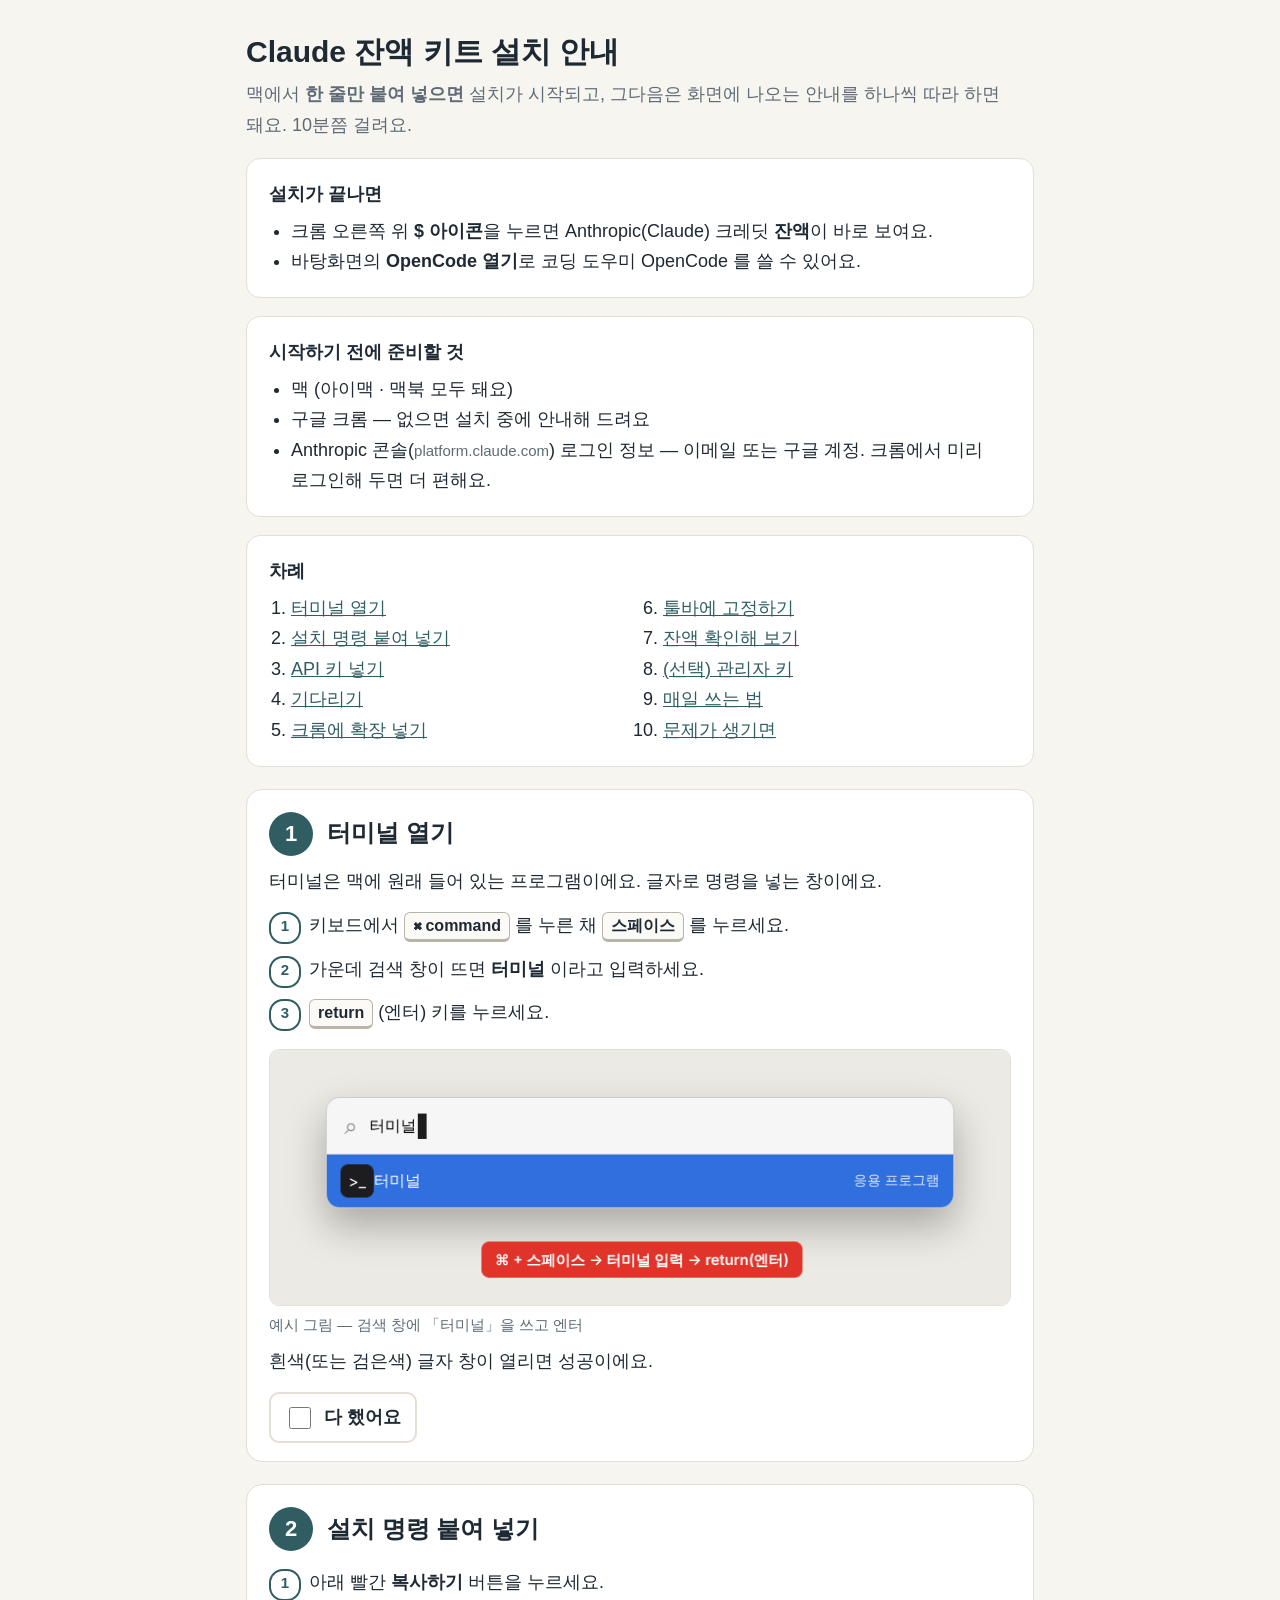
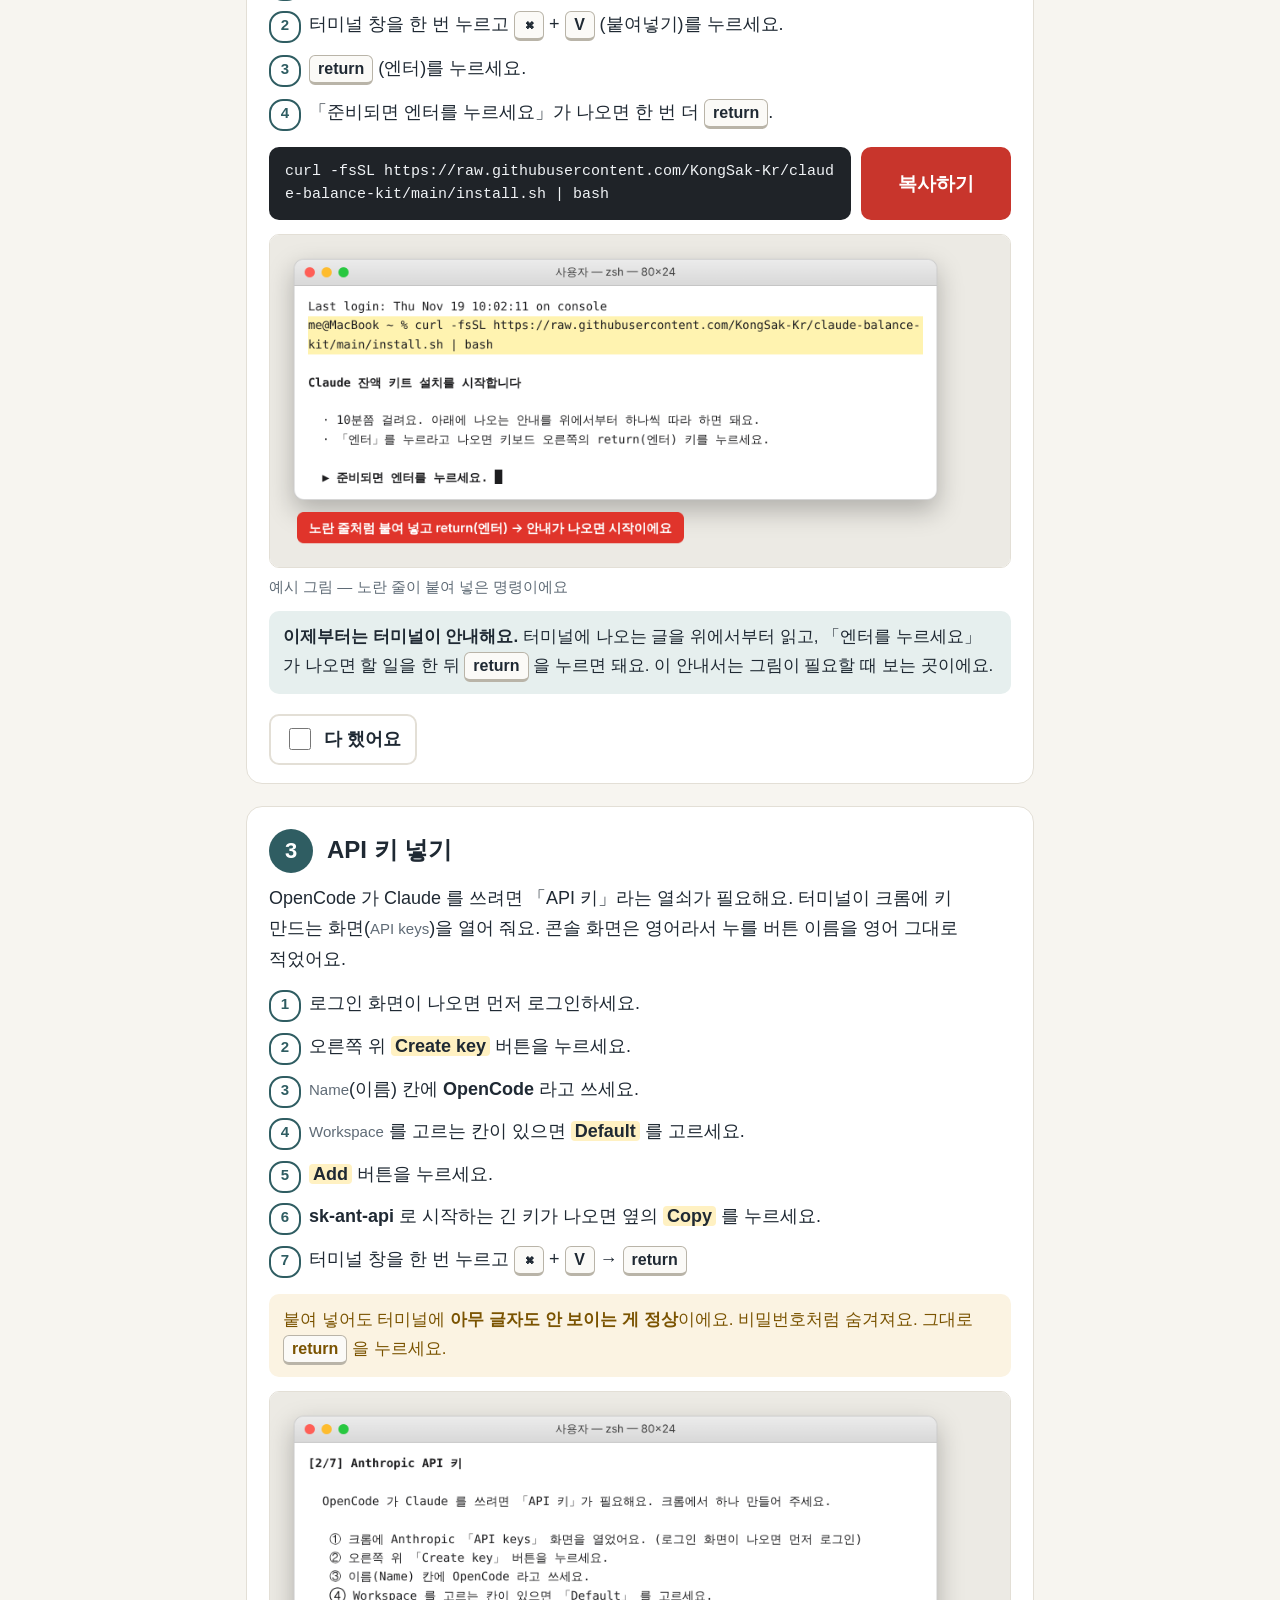
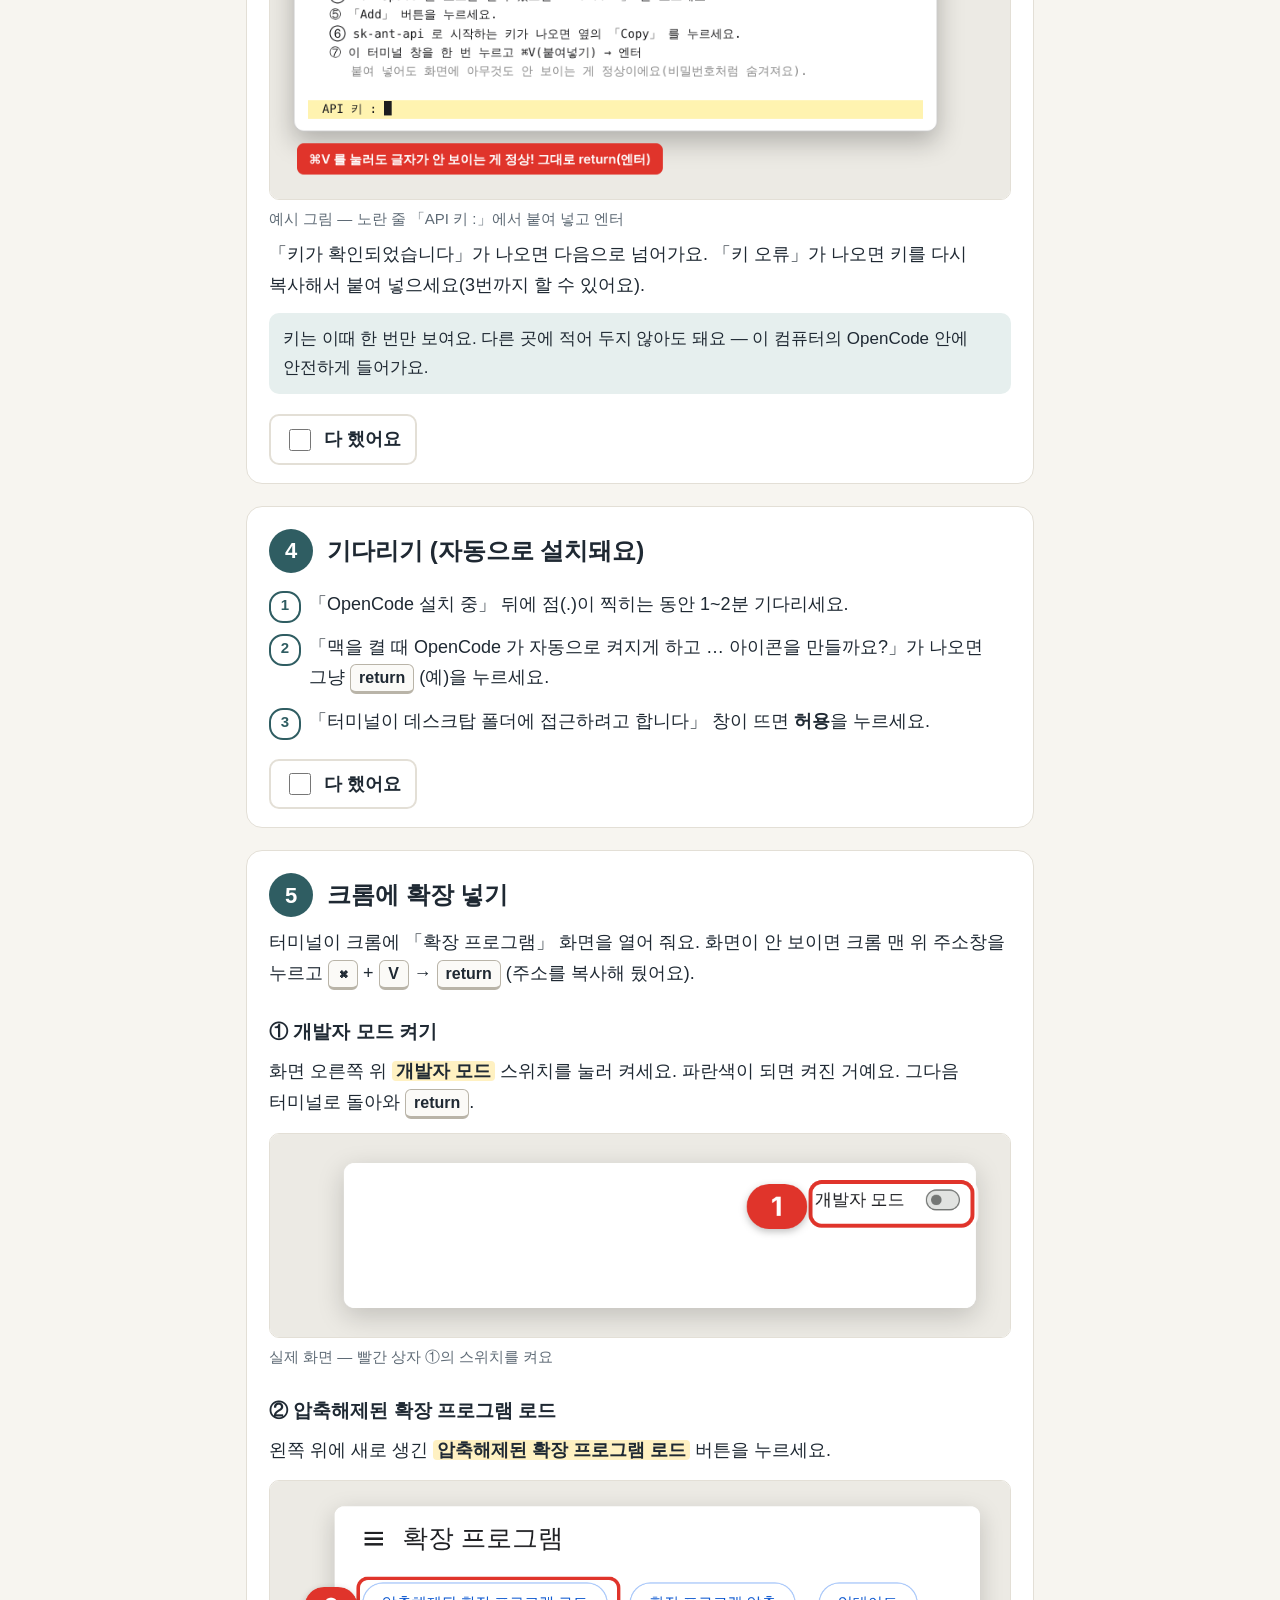
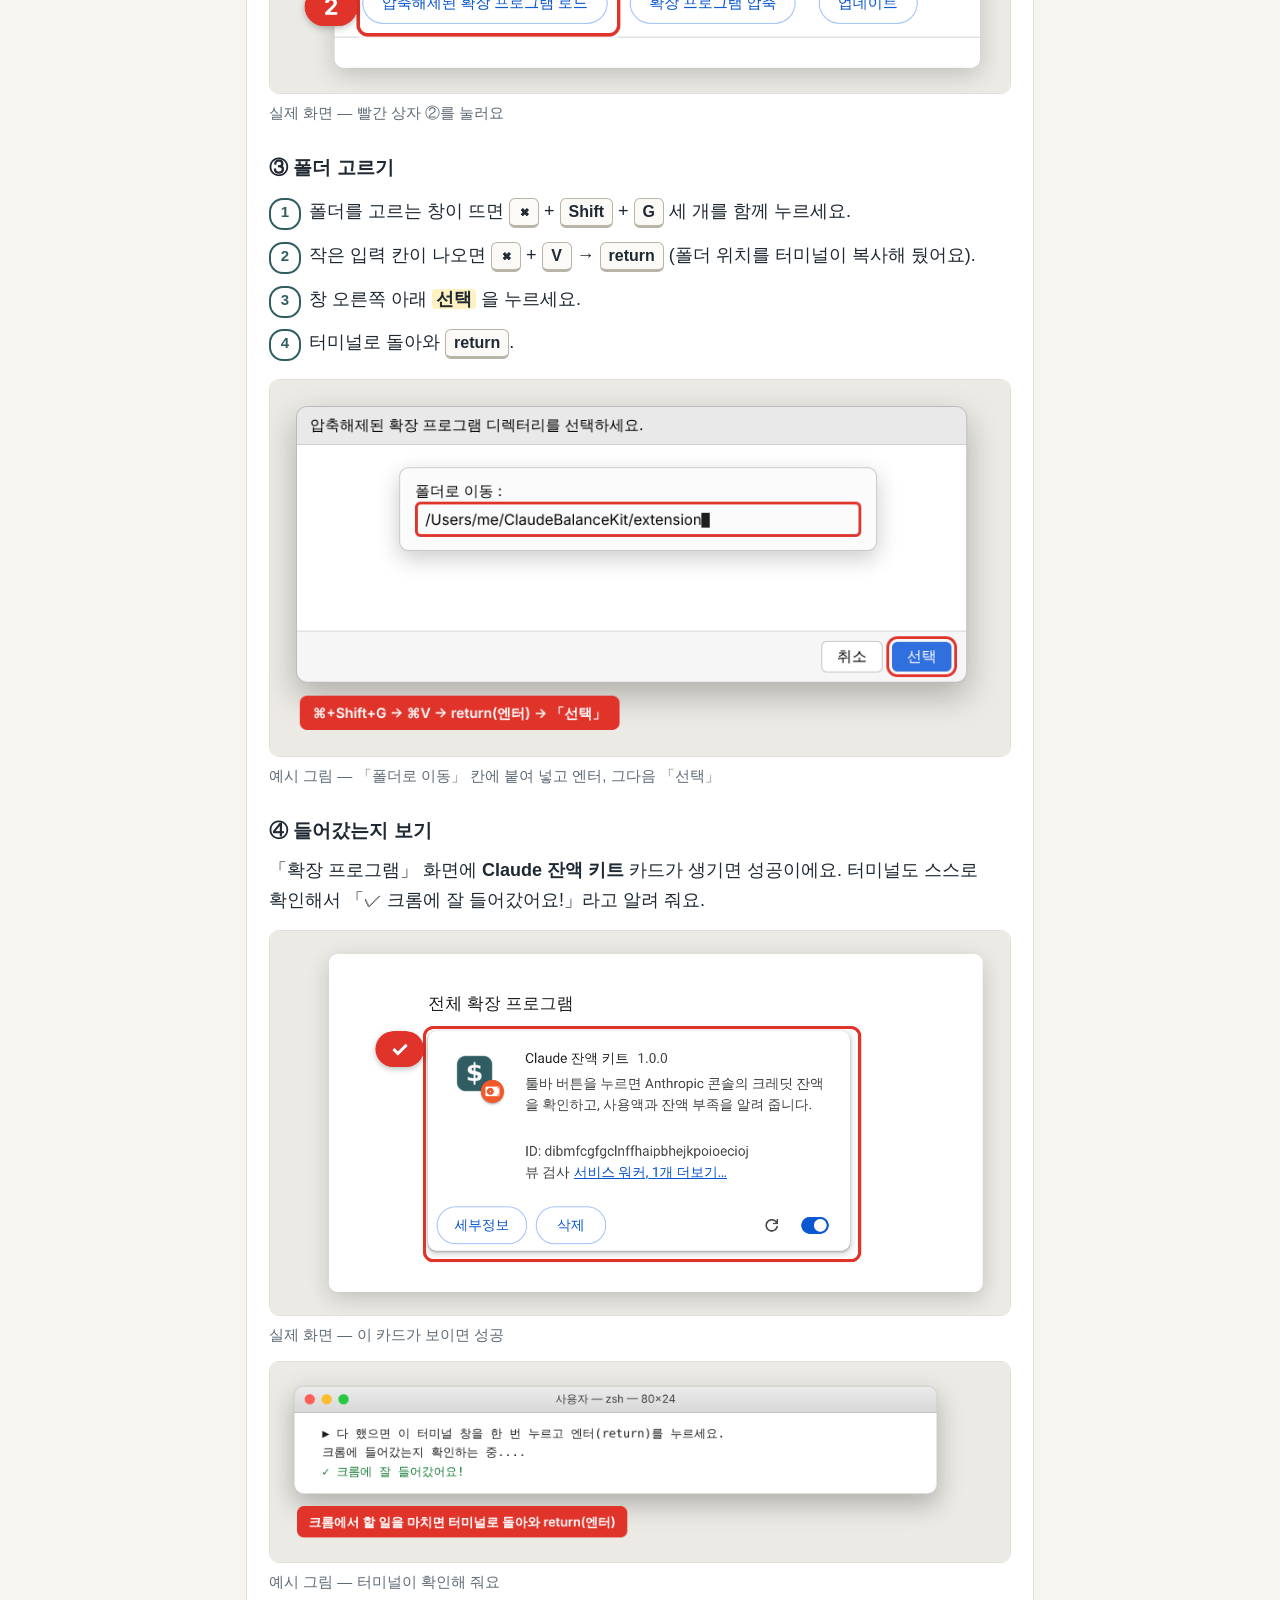
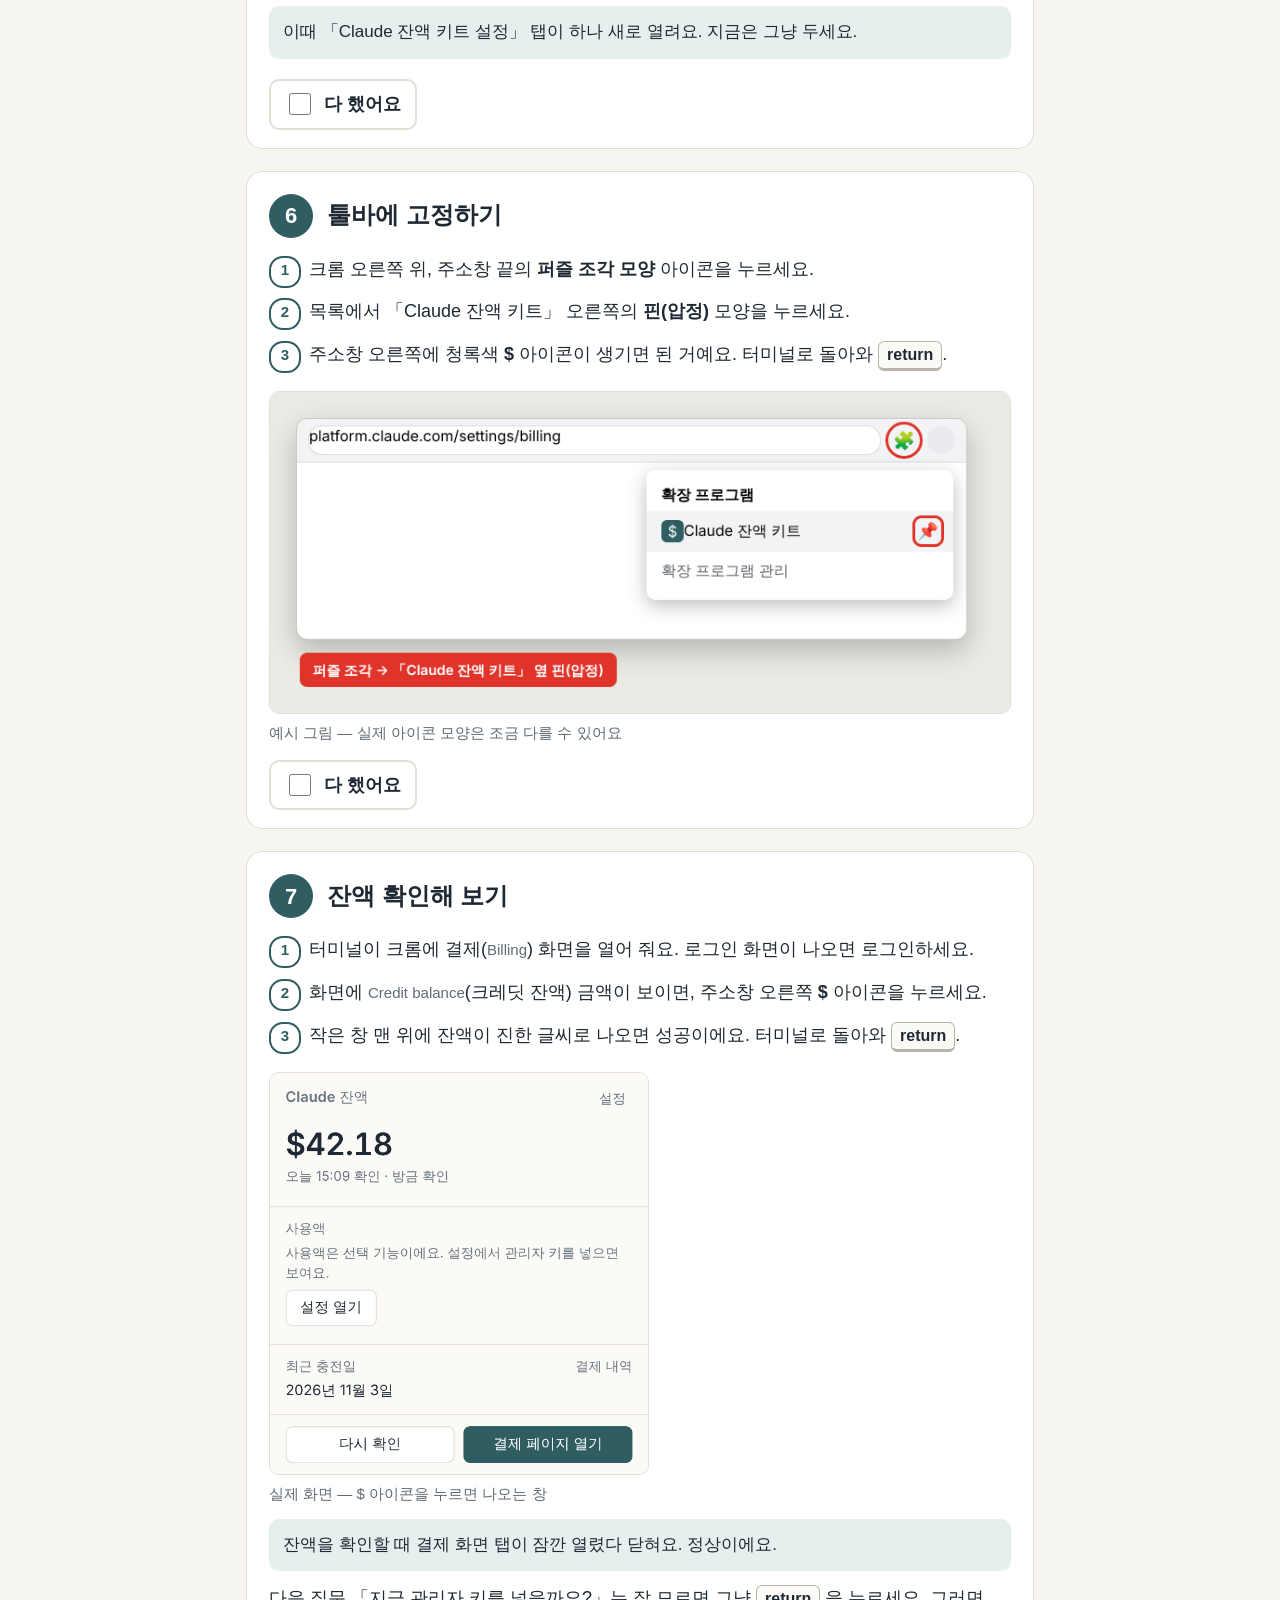
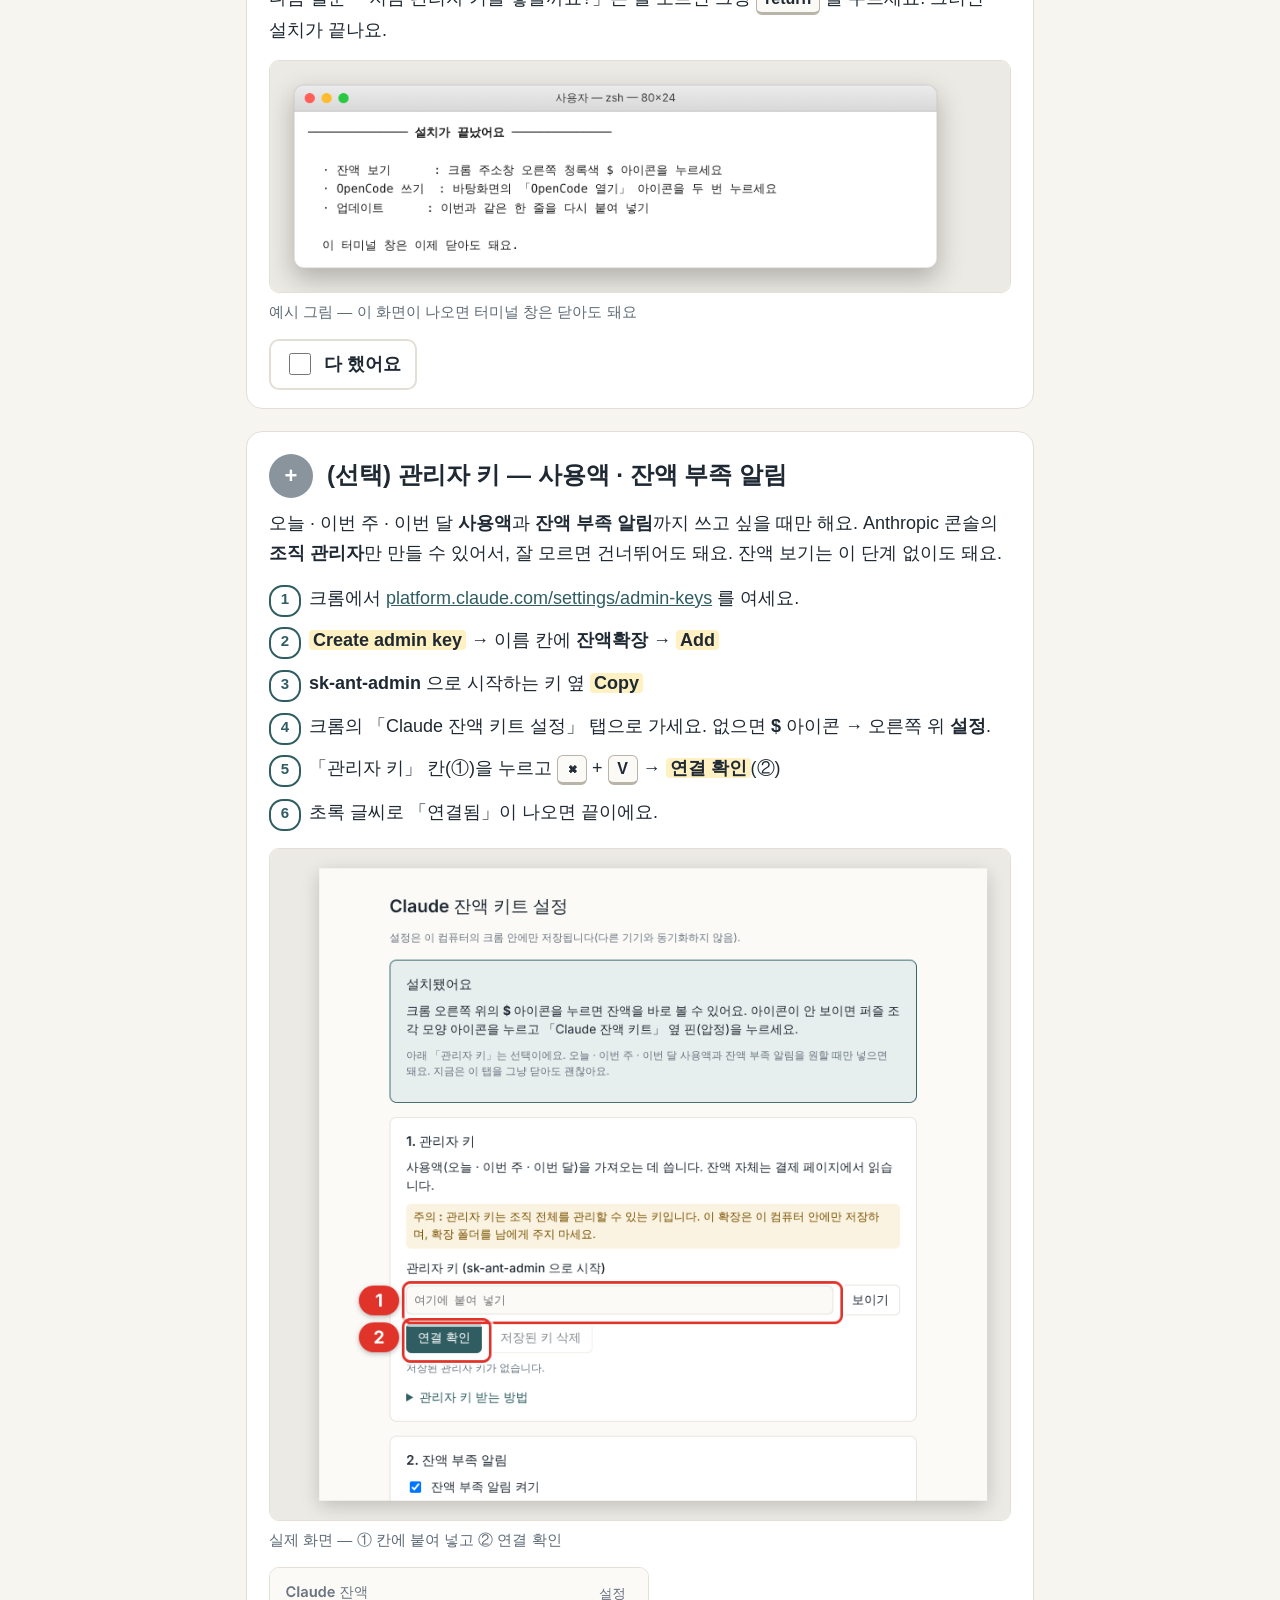
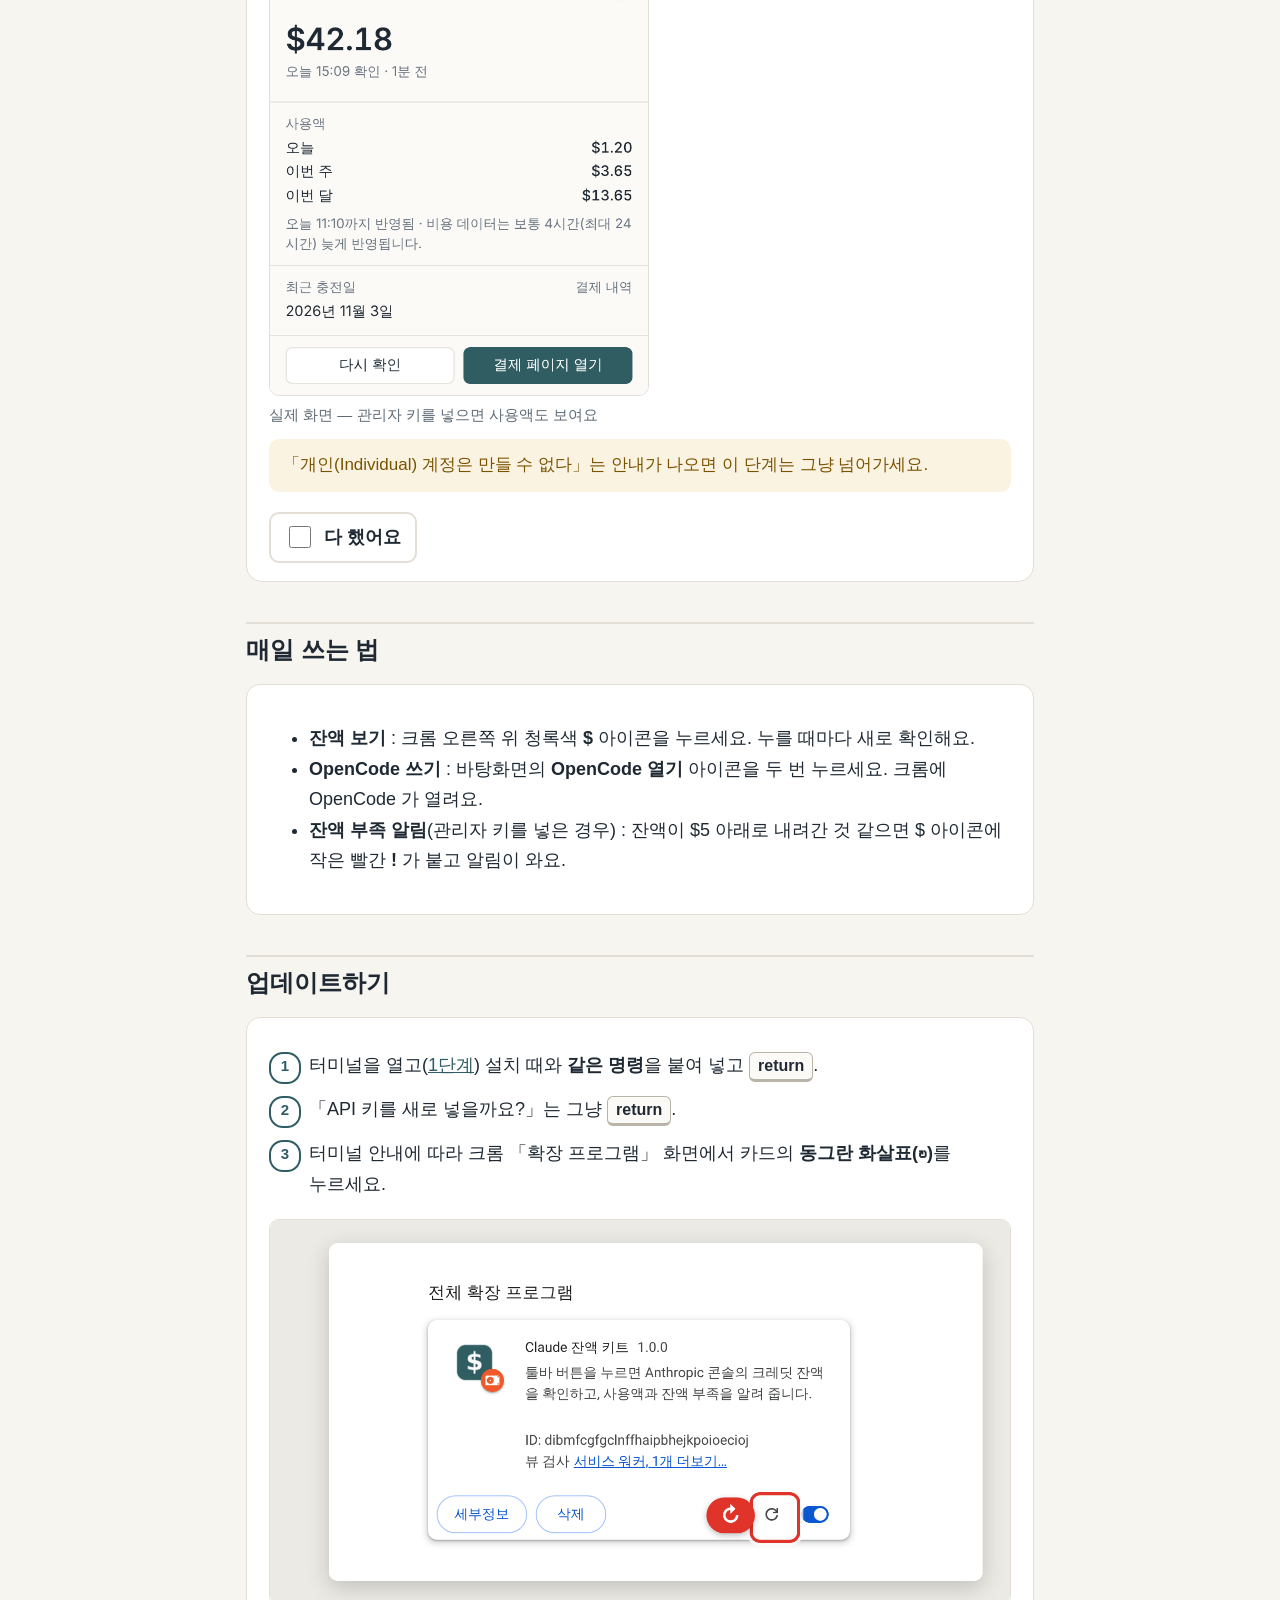
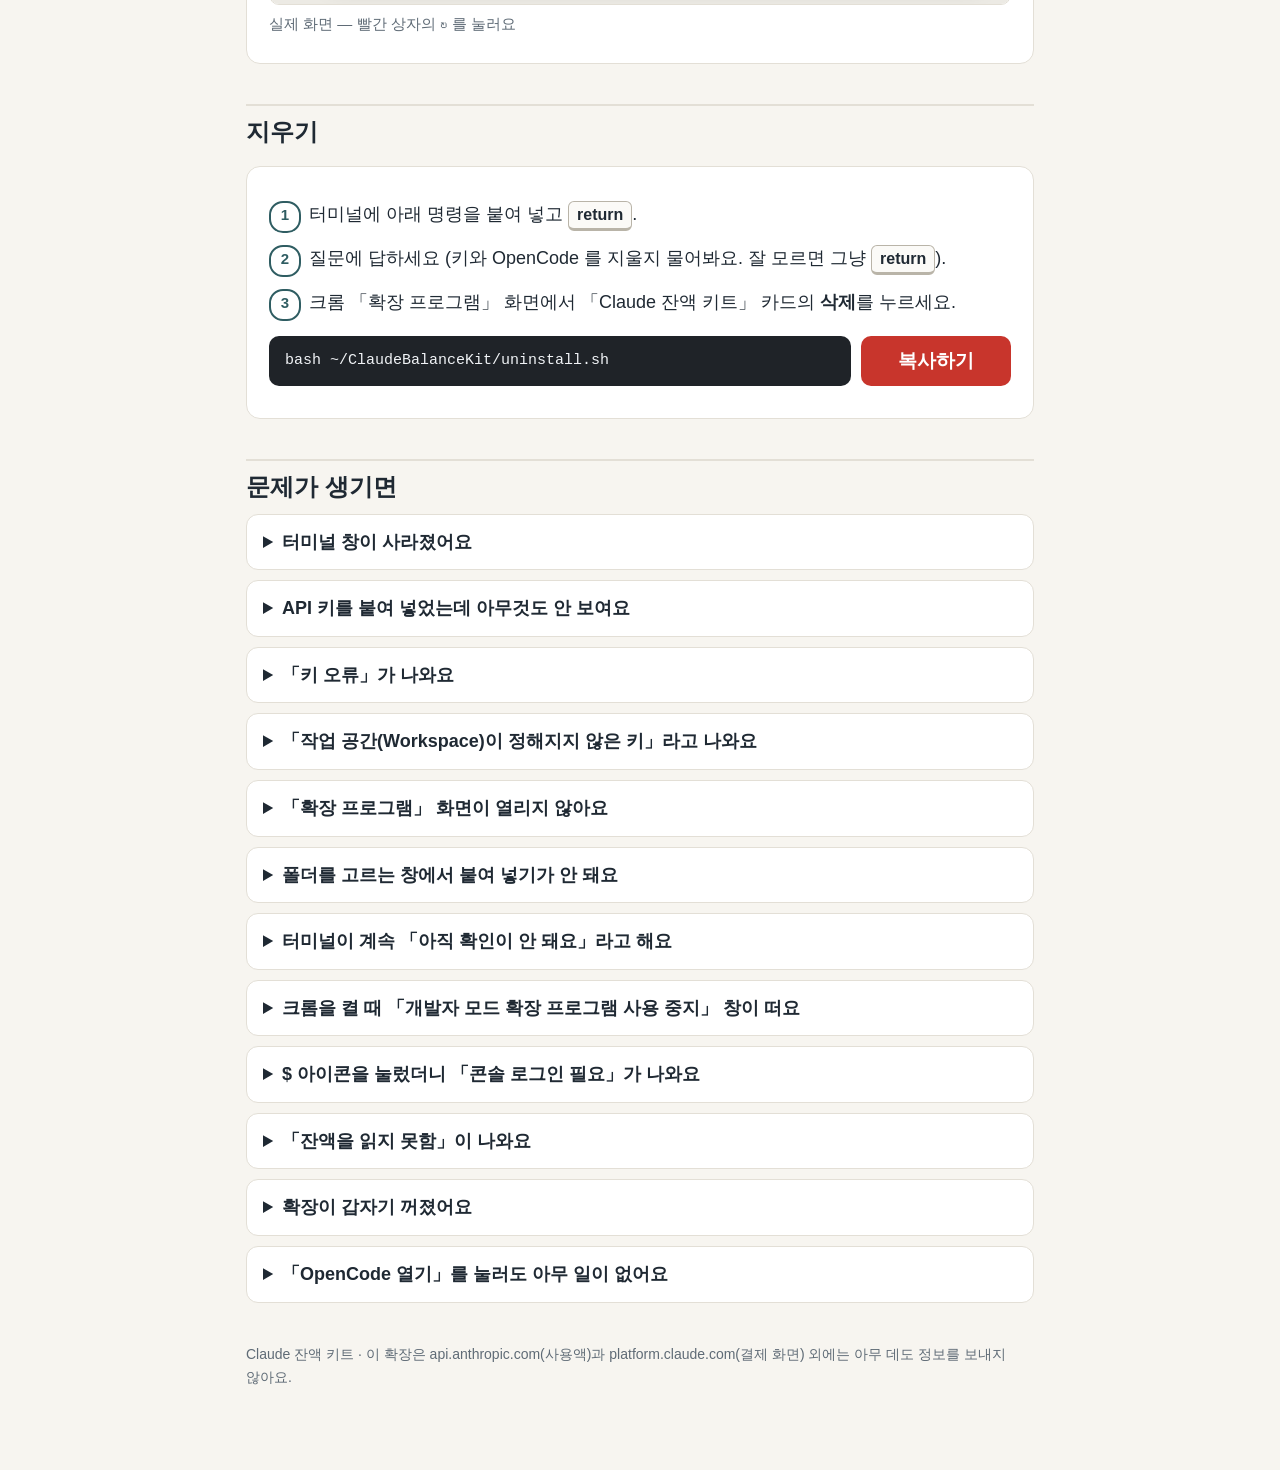
==== manual/index.html @ 2b288b3d "초보자용 : 터미널이 한 단계씩 안내하는 설치 + 그림 안내서 - install.sh 안내 모드(7단계)   - 시작 인사, 크롬 확인(없으면 설치 안내), API 키 만드는 화면" ====
<!doctype html>
<html lang="ko">
  <head>
    <meta charset="utf-8" />
    <meta name="viewport" content="width=device-width, initial-scale=1" />
    <title>Claude 잔액 키트 설치 안내</title>
    <style>
      :root {
        --bg: #f7f5f0;
        --card: #ffffff;
        --text: #1f2933;
        --muted: #5f6b76;
        --line: #e3dfd6;
        --accent: #2f5d62;
        --accent-soft: #e6efee;
        --red: #c8352c;
        --warn-soft: #fbf3e2;
        --warn: #7a5300;
      }
      * {
        box-sizing: border-box;
      }
      html {
        -webkit-text-size-adjust: 100%;
      }
      body {
        margin: 0;
        background: var(--bg);
        color: var(--text);
        font-family: -apple-system, BlinkMacSystemFont, "Apple SD Gothic Neo", "Malgun Gothic", "Noto Sans KR", sans-serif;
        font-size: 18px;
        line-height: 1.7;
        word-break: keep-all;
      }
      main {
        max-width: 820px;
        margin: 0 auto;
        padding: 32px 16px 80px;
      }
      h1 {
        font-size: 30px;
        line-height: 1.3;
        margin: 0 0 8px;
      }
      h2 {
        font-size: 24px;
        line-height: 1.35;
        margin: 0;
      }
      h3 {
        font-size: 19px;
        margin: 26px 0 6px;
      }
      p {
        margin: 8px 0;
      }
      a {
        color: var(--accent);
      }
      .lead {
        color: var(--muted);
        font-size: 18px;
      }
      .box {
        background: var(--card);
        border: 1px solid var(--line);
        border-radius: 14px;
        padding: 20px 22px;
        margin: 18px 0;
      }
      .ready ul {
        margin: 6px 0 0;
        padding-left: 22px;
      }
      .step {
        background: var(--card);
        border: 1px solid var(--line);
        border-radius: 16px;
        padding: 22px 22px 18px;
        margin: 22px 0;
        break-inside: avoid-page;
      }
      .step-head {
        display: flex;
        align-items: center;
        gap: 14px;
        margin-bottom: 10px;
      }
      .num {
        flex: none;
        width: 44px;
        height: 44px;
        border-radius: 22px;
        background: var(--accent);
        color: #fff;
        font-size: 22px;
        font-weight: 700;
        display: flex;
        align-items: center;
        justify-content: center;
      }
      .print-only {
        display: none;
      }
      .opt .num {
        background: #8a949d;
      }
      ol.do {
        margin: 6px 0 8px;
        padding-left: 0;
        list-style: none;
        counter-reset: d;
      }
      ol.do > li {
        counter-increment: d;
        position: relative;
        padding: 6px 0 6px 40px;
      }
      ol.do > li::before {
        content: counter(d);
        position: absolute;
        left: 0;
        top: 8px;
        width: 28px;
        height: 28px;
        border-radius: 14px;
        border: 2px solid var(--accent);
        color: var(--accent);
        font-weight: 700;
        font-size: 15px;
        line-height: 24px;
        text-align: center;
      }
      .key {
        display: inline-block;
        min-width: 30px;
        padding: 0 8px;
        border: 1px solid #b9b4a8;
        border-bottom-width: 3px;
        border-radius: 6px;
        background: #fbfaf7;
        font-weight: 600;
        font-size: 16px;
        line-height: 26px;
        text-align: center;
        white-space: nowrap;
      }
      .btn-name {
        font-weight: 700;
        background: #fff1c2;
        padding: 0 4px;
        border-radius: 4px;
      }
      .en {
        color: var(--muted);
        font-size: 15px;
      }
      figure {
        margin: 14px 0 6px;
      }
      figure img {
        width: 100%;
        height: auto;
        display: block;
        border-radius: 10px;
        border: 1px solid var(--line);
        background: #fff;
      }
      figure.small img {
        max-width: 380px;
      }
      figcaption {
        color: var(--muted);
        font-size: 15px;
        margin-top: 6px;
      }
      .cmd {
        display: flex;
        gap: 10px;
        align-items: stretch;
        flex-wrap: wrap;
        margin: 12px 0;
      }
      .cmd code {
        flex: 1 1 420px;
        display: block;
        padding: 14px 16px;
        border-radius: 10px;
        background: #1f2328;
        color: #f0f3f6;
        font: 15px/1.5 Menlo, Consolas, monospace;
        word-break: break-all;
        user-select: all;
      }
      .copy {
        flex: none;
        min-width: 150px;
        border: none;
        border-radius: 10px;
        background: var(--red);
        color: #fff;
        font-family: inherit;
        font-size: 19px;
        font-weight: 700;
        line-height: 1;
        padding: 14px 18px;
        cursor: pointer;
      }
      .copy.done {
        background: var(--accent);
      }
      .tip {
        background: var(--accent-soft);
        border-radius: 10px;
        padding: 12px 14px;
        margin: 12px 0;
        font-size: 17px;
      }
      .warn {
        background: var(--warn-soft);
        color: var(--warn);
        border-radius: 10px;
        padding: 12px 14px;
        margin: 12px 0;
        font-size: 17px;
      }
      label.check {
        display: inline-flex;
        align-items: center;
        gap: 10px;
        margin-top: 8px;
        padding: 8px 14px;
        border-radius: 10px;
        border: 2px solid var(--line);
        cursor: pointer;
        font-weight: 600;
        user-select: none;
      }
      label.check input {
        width: 22px;
        height: 22px;
        accent-color: var(--accent);
      }
      .step.done {
        border-color: var(--accent);
        box-shadow: 0 0 0 2px var(--accent-soft) inset;
      }
      .step.done label.check {
        border-color: var(--accent);
        color: var(--accent);
      }
      details {
        background: var(--card);
        border: 1px solid var(--line);
        border-radius: 12px;
        padding: 12px 16px;
        margin: 10px 0;
      }
      summary {
        cursor: pointer;
        font-weight: 600;
      }
      .toc {
        columns: 2;
        column-gap: 24px;
        padding-left: 22px;
        margin: 6px 0 0;
      }
      .divider {
        margin: 40px 0 10px;
        padding-top: 10px;
        border-top: 2px solid var(--line);
      }
      footer {
        color: var(--muted);
        font-size: 14px;
        margin-top: 40px;
      }
      @media (max-width: 560px) {
        body {
          font-size: 17px;
        }
        h1 {
          font-size: 25px;
        }
        h2 {
          font-size: 21px;
        }
        .toc {
          columns: 1;
        }
        .step,
        .box {
          padding: 18px 16px;
        }
      }
      @media print {
        body {
          background: #fff;
          font-size: 13pt;
        }
        main {
          padding: 0;
          max-width: none;
        }
        .copy,
        label.check,
        .no-print {
          display: none !important;
        }
        details {
          break-inside: avoid;
        }
        details > *:not(summary) {
          display: block !important;
        }
        .step {
          border-color: #ccc;
          break-inside: auto;
        }
        figure,
        .cmd,
        .tip,
        .warn,
        ol.do > li {
          break-inside: avoid;
        }
        .print-only {
          display: block !important;
        }
        .step-head,
        h3 {
          break-after: avoid;
        }
        a {
          color: inherit;
          text-decoration: none;
        }
      }
    </style>
  </head>
  <body>
    <main>
      <h1>Claude 잔액 키트 설치 안내</h1>
      <p class="print-only lead">웹 안내서 : https://kongsak-kr.github.io/claude-balance-kit/ (설치 명령은 여기서 「복사하기」로 복사하세요)</p>
      <p class="lead">
        맥에서 <strong>한 줄만 붙여 넣으면</strong> 설치가 시작되고, 그다음은 화면에 나오는 안내를 하나씩 따라 하면 돼요. 10분쯤 걸려요.
      </p>

      <div class="box ready">
        <strong>설치가 끝나면</strong>
        <ul>
          <li>크롬 오른쪽 위 <strong>$ 아이콘</strong>을 누르면 Anthropic(Claude) 크레딧 <strong>잔액</strong>이 바로 보여요.</li>
          <li>바탕화면의 <strong>OpenCode 열기</strong>로 코딩 도우미 OpenCode 를 쓸 수 있어요.</li>
        </ul>
      </div>

      <div class="box ready">
        <strong>시작하기 전에 준비할 것</strong>
        <ul>
          <li>맥 (아이맥 · 맥북 모두 돼요)</li>
          <li>구글 크롬 — 없으면 설치 중에 안내해 드려요</li>
          <li>
            Anthropic 콘솔(<span class="en">platform.claude.com</span>) 로그인 정보 — 이메일 또는 구글 계정. 크롬에서 미리 로그인해 두면
            더 편해요.
          </li>
        </ul>
      </div>

      <div class="box no-print">
        <strong>차례</strong>
        <ol class="toc">
          <li><a href="#s1">터미널 열기</a></li>
          <li><a href="#s2">설치 명령 붙여 넣기</a></li>
          <li><a href="#s3">API 키 넣기</a></li>
          <li><a href="#s4">기다리기</a></li>
          <li><a href="#s5">크롬에 확장 넣기</a></li>
          <li><a href="#s6">툴바에 고정하기</a></li>
          <li><a href="#s7">잔액 확인해 보기</a></li>
          <li><a href="#s8">(선택) 관리자 키</a></li>
          <li><a href="#daily">매일 쓰는 법</a></li>
          <li><a href="#trouble">문제가 생기면</a></li>
        </ol>
      </div>

      <section class="step" id="s1" data-step="1">
        <div class="step-head"><span class="num">1</span><h2>터미널 열기</h2></div>
        <p>터미널은 맥에 원래 들어 있는 프로그램이에요. 글자로 명령을 넣는 창이에요.</p>
        <ol class="do">
          <li>키보드에서 <span class="key">⌘ command</span> 를 누른 채 <span class="key">스페이스</span> 를 누르세요.</li>
          <li>가운데 검색 창이 뜨면 <strong>터미널</strong> 이라고 입력하세요.</li>
          <li><span class="key">return</span> (엔터) 키를 누르세요.</li>
        </ol>
        <figure>
          <img src="img/spotlight.png" alt="Spotlight 검색 창에 터미널을 입력한 모습" />
          <figcaption>예시 그림 — 검색 창에 「터미널」을 쓰고 엔터</figcaption>
        </figure>
        <p>흰색(또는 검은색) 글자 창이 열리면 성공이에요.</p>
        <label class="check"><input type="checkbox" /> 다 했어요</label>
      </section>

      <section class="step" id="s2" data-step="2">
        <div class="step-head"><span class="num">2</span><h2>설치 명령 붙여 넣기</h2></div>
        <ol class="do">
          <li>아래 빨간 <strong>복사하기</strong> 버튼을 누르세요.<span class="print-only">(종이로 보고 있다면 맥의 크롬에서 kongsak-kr.github.io/claude-balance-kit 를 열고 거기서 복사하세요)</span></li>
          <li>터미널 창을 한 번 누르고 <span class="key">⌘</span> + <span class="key">V</span> (붙여넣기)를 누르세요.</li>
          <li><span class="key">return</span> (엔터)를 누르세요.</li>
          <li>「준비되면 엔터를 누르세요」가 나오면 한 번 더 <span class="key">return</span>.</li>
        </ol>
        <div class="cmd">
          <code id="cmd">curl -fsSL https://raw.githubusercontent.com/KongSak-Kr/claude-balance-kit/main/install.sh | bash</code>
          <button class="copy" type="button" data-copy="cmd">복사하기</button>
        </div>
        <figure>
          <img src="img/terminal-paste.png" alt="터미널에 설치 명령을 붙여 넣은 모습" />
          <figcaption>예시 그림 — 노란 줄이 붙여 넣은 명령이에요</figcaption>
        </figure>
        <div class="tip">
          <strong>이제부터는 터미널이 안내해요.</strong> 터미널에 나오는 글을 위에서부터 읽고, 「엔터를 누르세요」가 나오면 할 일을 한 뒤
          <span class="key">return</span> 을 누르면 돼요. 이 안내서는 그림이 필요할 때 보는 곳이에요.
        </div>
        <label class="check"><input type="checkbox" /> 다 했어요</label>
      </section>

      <section class="step" id="s3" data-step="3">
        <div class="step-head"><span class="num">3</span><h2>API 키 넣기</h2></div>
        <p>
          OpenCode 가 Claude 를 쓰려면 「API 키」라는 열쇠가 필요해요. 터미널이 크롬에 키 만드는 화면(<span class="en">API keys</span>)을 열어
          줘요. 콘솔 화면은 영어라서 누를 버튼 이름을 영어 그대로 적었어요.
        </p>
        <ol class="do">
          <li>로그인 화면이 나오면 먼저 로그인하세요.</li>
          <li>오른쪽 위 <span class="btn-name">Create key</span> 버튼을 누르세요.</li>
          <li><span class="en">Name</span>(이름) 칸에 <strong>OpenCode</strong> 라고 쓰세요.</li>
          <li><span class="en">Workspace</span> 를 고르는 칸이 있으면 <span class="btn-name">Default</span> 를 고르세요.</li>
          <li><span class="btn-name">Add</span> 버튼을 누르세요.</li>
          <li><strong>sk-ant-api</strong> 로 시작하는 긴 키가 나오면 옆의 <span class="btn-name">Copy</span> 를 누르세요.</li>
          <li>터미널 창을 한 번 누르고 <span class="key">⌘</span> + <span class="key">V</span> → <span class="key">return</span></li>
        </ol>
        <div class="warn">
          붙여 넣어도 터미널에 <strong>아무 글자도 안 보이는 게 정상</strong>이에요. 비밀번호처럼 숨겨져요. 그대로
          <span class="key">return</span> 을 누르세요.
        </div>
        <figure>
          <img src="img/terminal-key.png" alt="터미널의 API 키 입력 안내" />
          <figcaption>예시 그림 — 노란 줄 「API 키 :」에서 붙여 넣고 엔터</figcaption>
        </figure>
        <p>「키가 확인되었습니다」가 나오면 다음으로 넘어가요. 「키 오류」가 나오면 키를 다시 복사해서 붙여 넣으세요(3번까지 할 수 있어요).</p>
        <div class="tip">키는 이때 한 번만 보여요. 다른 곳에 적어 두지 않아도 돼요 — 이 컴퓨터의 OpenCode 안에 안전하게 들어가요.</div>
        <label class="check"><input type="checkbox" /> 다 했어요</label>
      </section>

      <section class="step" id="s4" data-step="4">
        <div class="step-head"><span class="num">4</span><h2>기다리기 (자동으로 설치돼요)</h2></div>
        <ol class="do">
          <li>「OpenCode 설치 중」 뒤에 점(.)이 찍히는 동안 1~2분 기다리세요.</li>
          <li>
            「맥을 켤 때 OpenCode 가 자동으로 켜지게 하고 … 아이콘을 만들까요?」가 나오면 그냥 <span class="key">return</span> (예)을
            누르세요.
          </li>
          <li>「터미널이 데스크탑 폴더에 접근하려고 합니다」 창이 뜨면 <strong>허용</strong>을 누르세요.</li>
        </ol>
        <label class="check"><input type="checkbox" /> 다 했어요</label>
      </section>

      <section class="step" id="s5" data-step="5">
        <div class="step-head"><span class="num">5</span><h2>크롬에 확장 넣기</h2></div>
        <p>터미널이 크롬에 「확장 프로그램」 화면을 열어 줘요. 화면이 안 보이면 크롬 맨 위 주소창을 누르고 <span class="key">⌘</span> + <span class="key">V</span> → <span class="key">return</span> (주소를 복사해 뒀어요).</p>

        <h3>① 개발자 모드 켜기</h3>
        <p>화면 오른쪽 위 <span class="btn-name">개발자 모드</span> 스위치를 눌러 켜세요. 파란색이 되면 켜진 거예요. 그다음 터미널로 돌아와 <span class="key">return</span>.</p>
        <figure>
          <img src="img/ext-devmode.png" alt="확장 프로그램 화면 오른쪽 위 개발자 모드 스위치" />
          <figcaption>실제 화면 — 빨간 상자 ①의 스위치를 켜요</figcaption>
        </figure>

        <h3>② 압축해제된 확장 프로그램 로드</h3>
        <p>왼쪽 위에 새로 생긴 <span class="btn-name">압축해제된 확장 프로그램 로드</span> 버튼을 누르세요.</p>
        <figure>
          <img src="img/ext-load-unpacked.png" alt="압축해제된 확장 프로그램 로드 버튼" />
          <figcaption>실제 화면 — 빨간 상자 ②를 눌러요</figcaption>
        </figure>

        <h3>③ 폴더 고르기</h3>
        <ol class="do">
          <li>폴더를 고르는 창이 뜨면 <span class="key">⌘</span> + <span class="key">Shift</span> + <span class="key">G</span> 세 개를 함께 누르세요.</li>
          <li>작은 입력 칸이 나오면 <span class="key">⌘</span> + <span class="key">V</span> → <span class="key">return</span> (폴더 위치를 터미널이 복사해 뒀어요).</li>
          <li>창 오른쪽 아래 <span class="btn-name">선택</span> 을 누르세요.</li>
          <li>터미널로 돌아와 <span class="key">return</span>.</li>
        </ol>
        <figure>
          <img src="img/goto-folder.png" alt="폴더로 이동 칸에 폴더 위치를 붙여 넣은 모습" />
          <figcaption>예시 그림 — 「폴더로 이동」 칸에 붙여 넣고 엔터, 그다음 「선택」</figcaption>
        </figure>

        <h3>④ 들어갔는지 보기</h3>
        <p>「확장 프로그램」 화면에 <strong>Claude 잔액 키트</strong> 카드가 생기면 성공이에요. 터미널도 스스로 확인해서 「✓ 크롬에 잘 들어갔어요!」라고 알려 줘요.</p>
        <figure>
          <img src="img/ext-card.png" alt="Claude 잔액 키트 카드가 생긴 확장 프로그램 화면" />
          <figcaption>실제 화면 — 이 카드가 보이면 성공</figcaption>
        </figure>
        <figure>
          <img src="img/terminal-wait.png" alt="터미널이 확인 결과를 알려 주는 모습" />
          <figcaption>예시 그림 — 터미널이 확인해 줘요</figcaption>
        </figure>
        <div class="tip">이때 「Claude 잔액 키트 설정」 탭이 하나 새로 열려요. 지금은 그냥 두세요.</div>
        <label class="check"><input type="checkbox" /> 다 했어요</label>
      </section>

      <section class="step" id="s6" data-step="6">
        <div class="step-head"><span class="num">6</span><h2>툴바에 고정하기</h2></div>
        <ol class="do">
          <li>크롬 오른쪽 위, 주소창 끝의 <strong>퍼즐 조각 모양</strong> 아이콘을 누르세요.</li>
          <li>목록에서 「Claude 잔액 키트」 오른쪽의 <strong>핀(압정)</strong> 모양을 누르세요.</li>
          <li>주소창 오른쪽에 청록색 <strong>$</strong> 아이콘이 생기면 된 거예요. 터미널로 돌아와 <span class="key">return</span>.</li>
        </ol>
        <figure>
          <img src="img/pin.png" alt="퍼즐 아이콘 메뉴에서 핀을 누르는 모습" />
          <figcaption>예시 그림 — 실제 아이콘 모양은 조금 다를 수 있어요</figcaption>
        </figure>
        <label class="check"><input type="checkbox" /> 다 했어요</label>
      </section>

      <section class="step" id="s7" data-step="7">
        <div class="step-head"><span class="num">7</span><h2>잔액 확인해 보기</h2></div>
        <ol class="do">
          <li>터미널이 크롬에 결제(<span class="en">Billing</span>) 화면을 열어 줘요. 로그인 화면이 나오면 로그인하세요.</li>
          <li>화면에 <span class="en">Credit balance</span>(크레딧 잔액) 금액이 보이면, 주소창 오른쪽 <strong>$</strong> 아이콘을 누르세요.</li>
          <li>작은 창 맨 위에 잔액이 진한 글씨로 나오면 성공이에요. 터미널로 돌아와 <span class="key">return</span>.</li>
        </ol>
        <figure class="small">
          <img src="img/popup-basic.png" alt="잔액이 보이는 작은 창" />
          <figcaption>실제 화면 — $ 아이콘을 누르면 나오는 창</figcaption>
        </figure>
        <div class="tip">잔액을 확인할 때 결제 화면 탭이 잠깐 열렸다 닫혀요. 정상이에요.</div>
        <p>다음 질문 「지금 관리자 키를 넣을까요?」는 잘 모르면 그냥 <span class="key">return</span> 을 누르세요. 그러면 설치가 끝나요.</p>
        <figure>
          <img src="img/terminal-done.png" alt="설치가 끝났다는 터미널 화면" />
          <figcaption>예시 그림 — 이 화면이 나오면 터미널 창은 닫아도 돼요</figcaption>
        </figure>
        <label class="check"><input type="checkbox" /> 다 했어요</label>
      </section>

      <section class="step opt" id="s8" data-step="8">
        <div class="step-head"><span class="num">+</span><h2>(선택) 관리자 키 — 사용액 · 잔액 부족 알림</h2></div>
        <p>
          오늘 · 이번 주 · 이번 달 <strong>사용액</strong>과 <strong>잔액 부족 알림</strong>까지 쓰고 싶을 때만 해요. Anthropic 콘솔의
          <strong>조직 관리자</strong>만 만들 수 있어서, 잘 모르면 건너뛰어도 돼요. 잔액 보기는 이 단계 없이도 돼요.
        </p>
        <ol class="do">
          <li>크롬에서 <a href="https://platform.claude.com/settings/admin-keys" target="_blank" rel="noopener">platform.claude.com/settings/admin-keys</a> 를 여세요.</li>
          <li><span class="btn-name">Create admin key</span> → 이름 칸에 <strong>잔액확장</strong> → <span class="btn-name">Add</span></li>
          <li><strong>sk-ant-admin</strong> 으로 시작하는 키 옆 <span class="btn-name">Copy</span></li>
          <li>크롬의 「Claude 잔액 키트 설정」 탭으로 가세요. 없으면 <strong>$</strong> 아이콘 → 오른쪽 위 <strong>설정</strong>.</li>
          <li>「관리자 키」 칸(①)을 누르고 <span class="key">⌘</span> + <span class="key">V</span> → <span class="btn-name">연결 확인</span>(②)</li>
          <li>초록 글씨로 「연결됨」이 나오면 끝이에요.</li>
        </ol>
        <figure>
          <img src="img/options-admin-key.png" alt="설정 화면의 관리자 키 칸과 연결 확인 버튼" />
          <figcaption>실제 화면 — ① 칸에 붙여 넣고 ② 연결 확인</figcaption>
        </figure>
        <figure class="small">
          <img src="img/popup-full.png" alt="사용액까지 보이는 작은 창" />
          <figcaption>실제 화면 — 관리자 키를 넣으면 사용액도 보여요</figcaption>
        </figure>
        <div class="warn">「개인(Individual) 계정은 만들 수 없다」는 안내가 나오면 이 단계는 그냥 넘어가세요.</div>
        <label class="check"><input type="checkbox" /> 다 했어요</label>
      </section>

      <h2 class="divider" id="daily">매일 쓰는 법</h2>
      <div class="box">
        <ul>
          <li><strong>잔액 보기</strong> : 크롬 오른쪽 위 청록색 <strong>$</strong> 아이콘을 누르세요. 누를 때마다 새로 확인해요.</li>
          <li><strong>OpenCode 쓰기</strong> : 바탕화면의 <strong>OpenCode 열기</strong> 아이콘을 두 번 누르세요. 크롬에 OpenCode 가 열려요.</li>
          <li>
            <strong>잔액 부족 알림</strong>(관리자 키를 넣은 경우) : 잔액이 $5 아래로 내려간 것 같으면 $ 아이콘에 작은 빨간
            <strong>!</strong> 가 붙고 알림이 와요.
          </li>
        </ul>
      </div>

      <h2 class="divider" id="update">업데이트하기</h2>
      <div class="box">
        <ol class="do">
          <li>터미널을 열고(<a href="#s1">1단계</a>) 설치 때와 <strong>같은 명령</strong>을 붙여 넣고 <span class="key">return</span>.</li>
          <li>「API 키를 새로 넣을까요?」는 그냥 <span class="key">return</span>.</li>
          <li>터미널 안내에 따라 크롬 「확장 프로그램」 화면에서 카드의 <strong>동그란 화살표(↻)</strong>를 누르세요.</li>
        </ol>
        <figure>
          <img src="img/ext-reload.png" alt="확장 카드의 새로고침 버튼" />
          <figcaption>실제 화면 — 빨간 상자의 ↻ 를 눌러요</figcaption>
        </figure>
      </div>

      <h2 class="divider" id="remove">지우기</h2>
      <div class="box">
        <ol class="do">
          <li>터미널에 아래 명령을 붙여 넣고 <span class="key">return</span>.</li>
          <li>질문에 답하세요 (키와 OpenCode 를 지울지 물어봐요. 잘 모르면 그냥 <span class="key">return</span>).</li>
          <li>크롬 「확장 프로그램」 화면에서 「Claude 잔액 키트」 카드의 <strong>삭제</strong>를 누르세요.</li>
        </ol>
        <div class="cmd">
          <code id="cmd-remove">bash ~/ClaudeBalanceKit/uninstall.sh</code>
          <button class="copy" type="button" data-copy="cmd-remove">복사하기</button>
        </div>
      </div>

      <h2 class="divider" id="trouble">문제가 생기면</h2>
      <details>
        <summary>터미널 창이 사라졌어요</summary>
        <p>화면 아래 Dock 에서 검은 네모 모양 「터미널」 아이콘을 누르세요. 크롬 창 뒤에 숨어 있을 때가 많아요.</p>
      </details>
      <details>
        <summary>API 키를 붙여 넣었는데 아무것도 안 보여요</summary>
        <p>정상이에요. 비밀번호처럼 숨겨져요. 그대로 <span class="key">return</span> 을 누르세요.</p>
      </details>
      <details>
        <summary>「키 오류」가 나와요</summary>
        <p>키를 끝까지 복사하지 않았거나 지워진 키예요. 콘솔에서 <span class="btn-name">Create key</span> 로 새 키를 만들어 다시 붙여 넣으세요.</p>
        <p>「관리자 키는 크롬 확장 설정에 넣는 키」라고 나오면 <strong>sk-ant-admin</strong> 키를 넣은 거예요. 설치에는 <strong>sk-ant-api</strong> 키를 넣으세요.</p>
      </details>
      <details>
        <summary>「작업 공간(Workspace)이 정해지지 않은 키」라고 나와요</summary>
        <p>키를 만들 때 <span class="en">Workspace</span> 칸에서 <span class="btn-name">Default</span> 를 골라 새로 만든 뒤 붙여 넣으세요.</p>
      </details>
      <details>
        <summary>「확장 프로그램」 화면이 열리지 않아요</summary>
        <p>크롬 맨 위 주소창을 누르고 <span class="key">⌘</span> + <span class="key">V</span> → <span class="key">return</span>. 안 되면 주소창에 <code>chrome://extensions</code> 라고 직접 쓰세요.</p>
      </details>
      <details>
        <summary>폴더를 고르는 창에서 붙여 넣기가 안 돼요</summary>
        <p>터미널로 돌아가 <span class="key">return</span> 을 누르면 확인 뒤 「r = 처음부터 다시 안내」가 나와요. <span class="key">r</span> → <span class="key">return</span> 을 누르면 폴더 위치를 다시 복사하고 처음부터 안내해 줘요.</p>
        <p>직접 찾아가려면 : 창 왼쪽에서 집 모양(홈 폴더) → <strong>ClaudeBalanceKit</strong> → <strong>extension</strong> 을 한 번 누르고 <span class="btn-name">선택</span>.</p>
      </details>
      <details>
        <summary>터미널이 계속 「아직 확인이 안 돼요」라고 해요</summary>
        <p>「확장 프로그램」 화면에 「Claude 잔액 키트」 카드가 보이면 잘 된 거예요. 터미널에서 <span class="key">s</span> → <span class="key">return</span> 을 눌러 넘어가세요.</p>
      </details>
      <details>
        <summary>크롬을 켤 때 「개발자 모드 확장 프로그램 사용 중지」 창이 떠요</summary>
        <p>웹 스토어가 아닌 곳에서 넣은 확장이라 나오는 안내예요. <strong>X</strong>(닫기) 또는 <strong>취소</strong>를 누르세요. 「사용 중지」를 누르면 확장이 꺼지니, 그랬다면 「확장 프로그램」 화면에서 카드의 스위치를 다시 켜세요.</p>
      </details>
      <details>
        <summary>$ 아이콘을 눌렀더니 「콘솔 로그인 필요」가 나와요</summary>
        <p>크롬에서 platform.claude.com 에 로그인되어 있지 않아요. 결제 화면(「결제 페이지 열기」 버튼)에서 로그인한 뒤 다시 $ 아이콘을 누르세요.</p>
      </details>
      <details>
        <summary>「잔액을 읽지 못함」이 나와요</summary>
        <p>「결제 페이지 열기」 버튼을 눌러 결제 화면을 한 번 열고, 잔액이 보일 때까지 기다리세요. 그 화면에서 잔액을 읽어 저장해요. 계속 그러면 콘솔 화면이 바뀐 거라 업데이트가 필요해요.</p>
      </details>
      <details>
        <summary>확장이 갑자기 꺼졌어요</summary>
        <p>홈 폴더의 <strong>ClaudeBalanceKit</strong> 폴더를 옮기거나 지우면 꺼져요. 설치 명령을 다시 붙여 넣으면 다시 만들어 줘요.</p>
      </details>
      <details>
        <summary>「OpenCode 열기」를 눌러도 아무 일이 없어요</summary>
        <p>처음엔 10초쯤 걸릴 수 있어요. 그래도 안 되면 맥을 한 번 다시 켠 뒤 눌러 보세요.</p>
      </details>

      <footer>
        Claude 잔액 키트 · 이 확장은 api.anthropic.com(사용액)과 platform.claude.com(결제 화면) 외에는 아무 데도 정보를 보내지 않아요.
      </footer>
    </main>

    <script>
      (function () {
        // 복사하기 버튼
        function copyText(text, btn) {
          function done() {
            btn.textContent = '복사했어요 ✓';
            btn.classList.add('done');
            setTimeout(function () {
              btn.textContent = '복사하기';
              btn.classList.remove('done');
            }, 3000);
          }
          function fallback() {
            var ta = document.createElement('textarea');
            ta.value = text;
            ta.style.position = 'fixed';
            ta.style.opacity = '0';
            document.body.appendChild(ta);
            ta.select();
            try {
              document.execCommand('copy');
              done();
            } catch (e) {
              /* 복사가 안 되면 글자를 길게 눌러 직접 복사 */
            }
            document.body.removeChild(ta);
          }
          if (navigator.clipboard && window.isSecureContext) {
            navigator.clipboard.writeText(text).then(done, fallback);
          } else {
            fallback();
          }
        }
        document.querySelectorAll('button.copy').forEach(function (btn) {
          btn.addEventListener('click', function () {
            copyText(document.getElementById(btn.getAttribute('data-copy')).textContent.trim(), btn);
          });
        });

        // "다 했어요" 표시 (이 브라우저에만 기억)
        var KEY = 'cbk-manual-done';
        var saved = {};
        try {
          saved = JSON.parse(localStorage.getItem(KEY) || '{}') || {};
        } catch (e) {
          saved = {};
        }
        document.querySelectorAll('section.step').forEach(function (sec) {
          var box = sec.querySelector('label.check input');
          if (!box) return;
          var id = sec.getAttribute('data-step');
          box.checked = Boolean(saved[id]);
          sec.classList.toggle('done', box.checked);
          box.addEventListener('change', function () {
            saved[id] = box.checked;
            sec.classList.toggle('done', box.checked);
            try {
              localStorage.setItem(KEY, JSON.stringify(saved));
            } catch (e) {
              /* 저장이 안 돼도 화면 표시는 그대로 */
            }
          });
        });
      })();
    </script>
  </body>
</html>
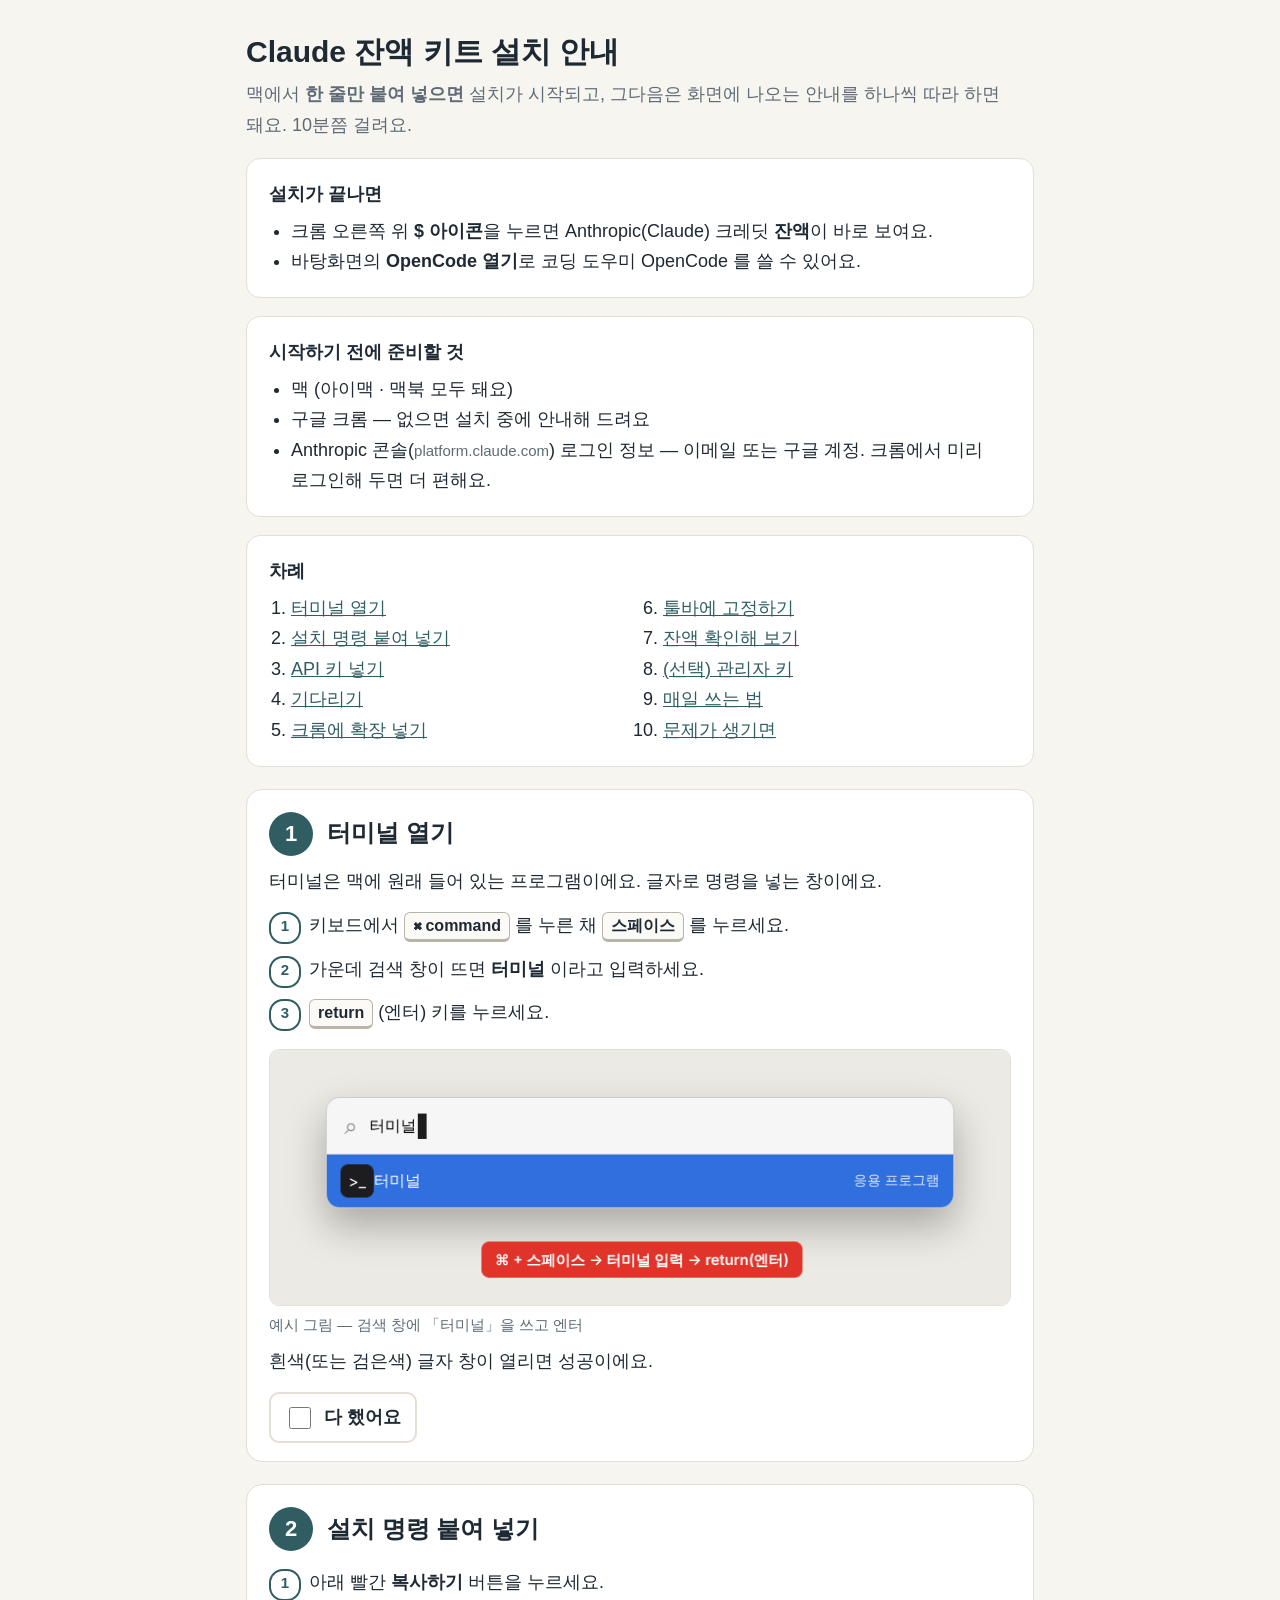
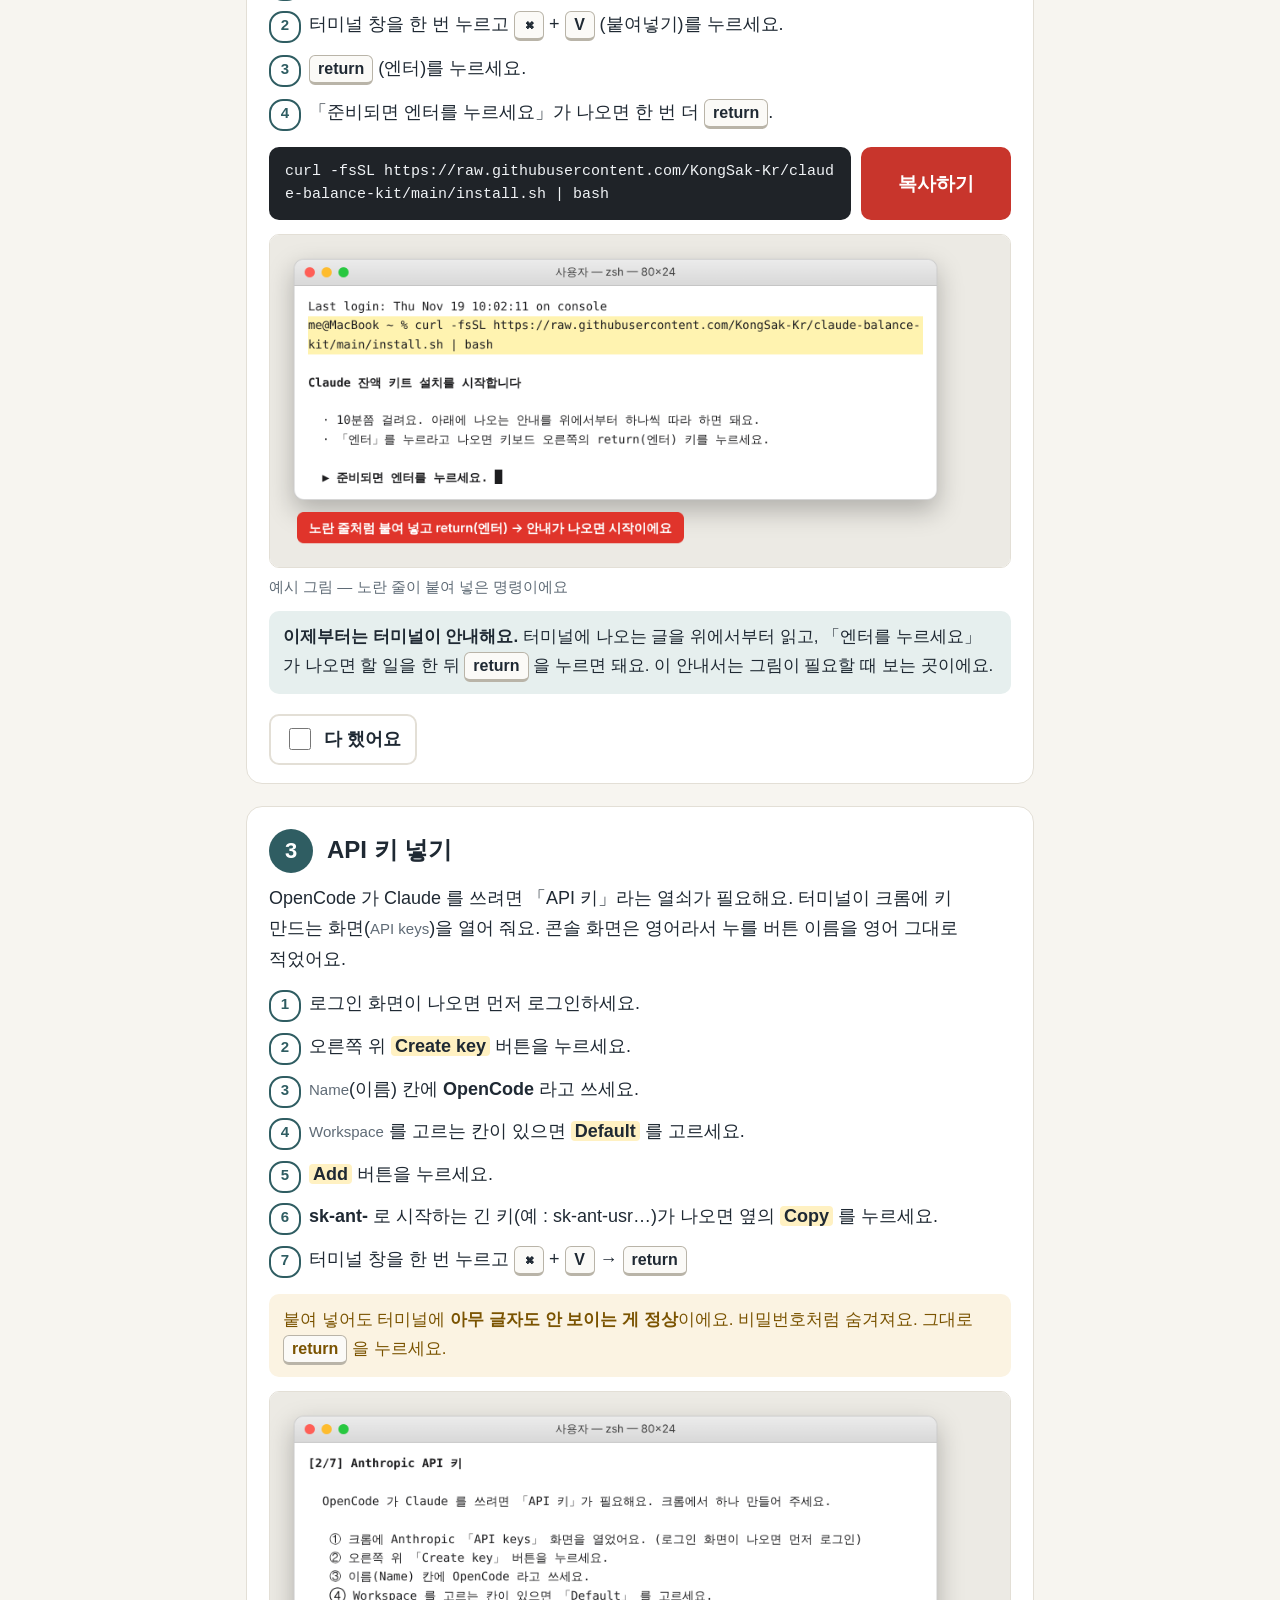
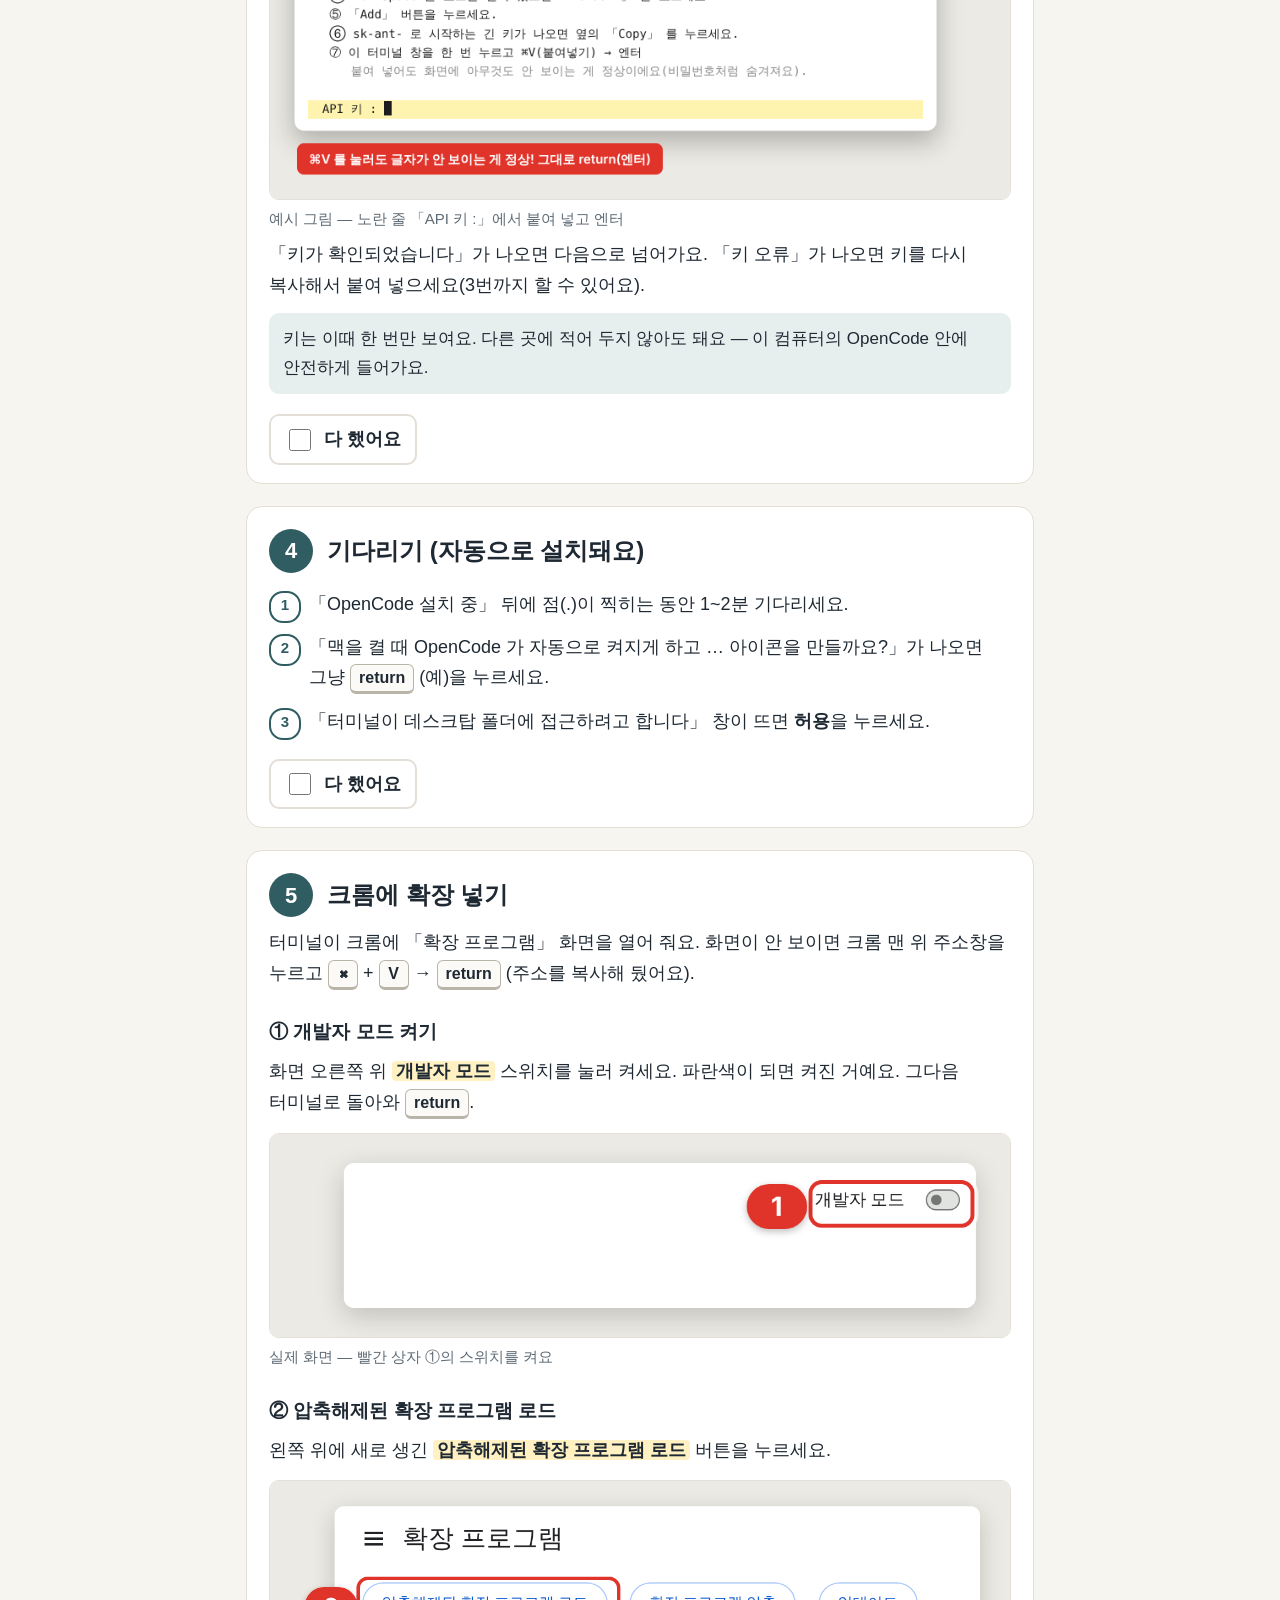
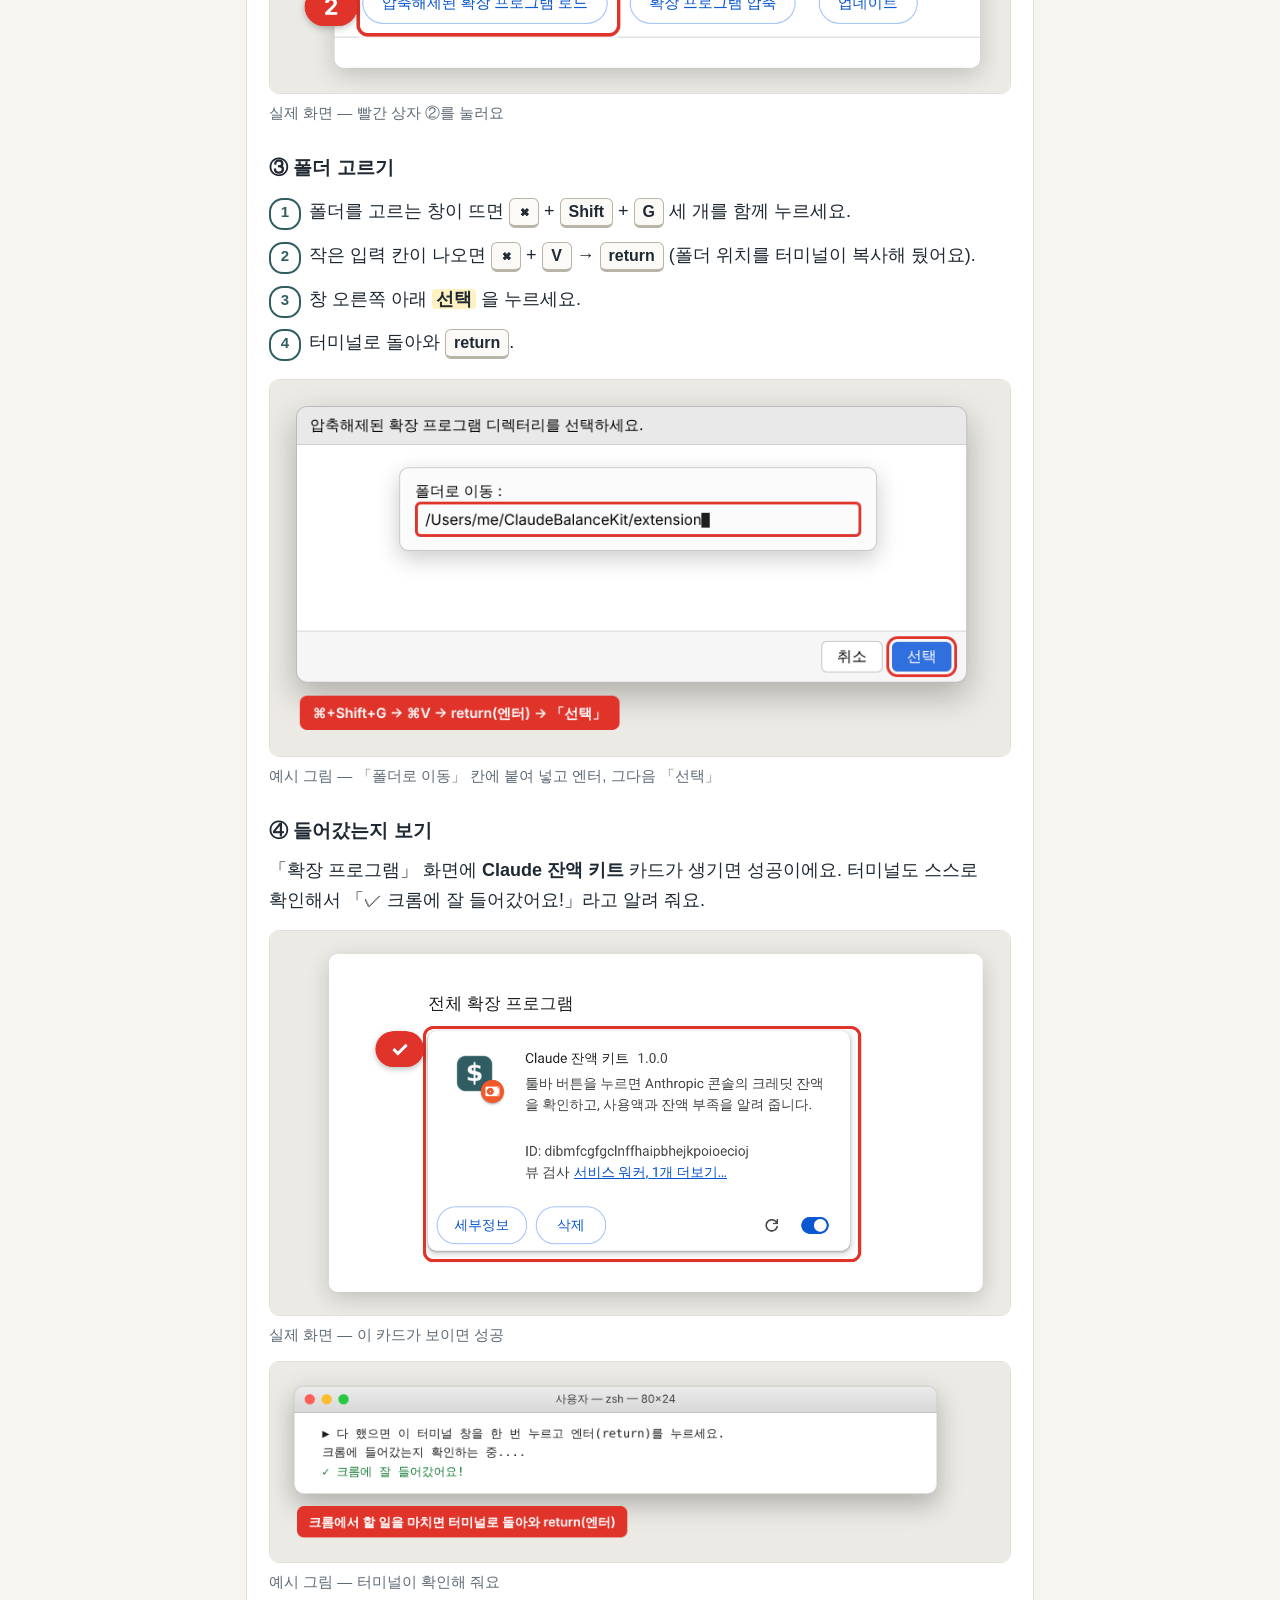
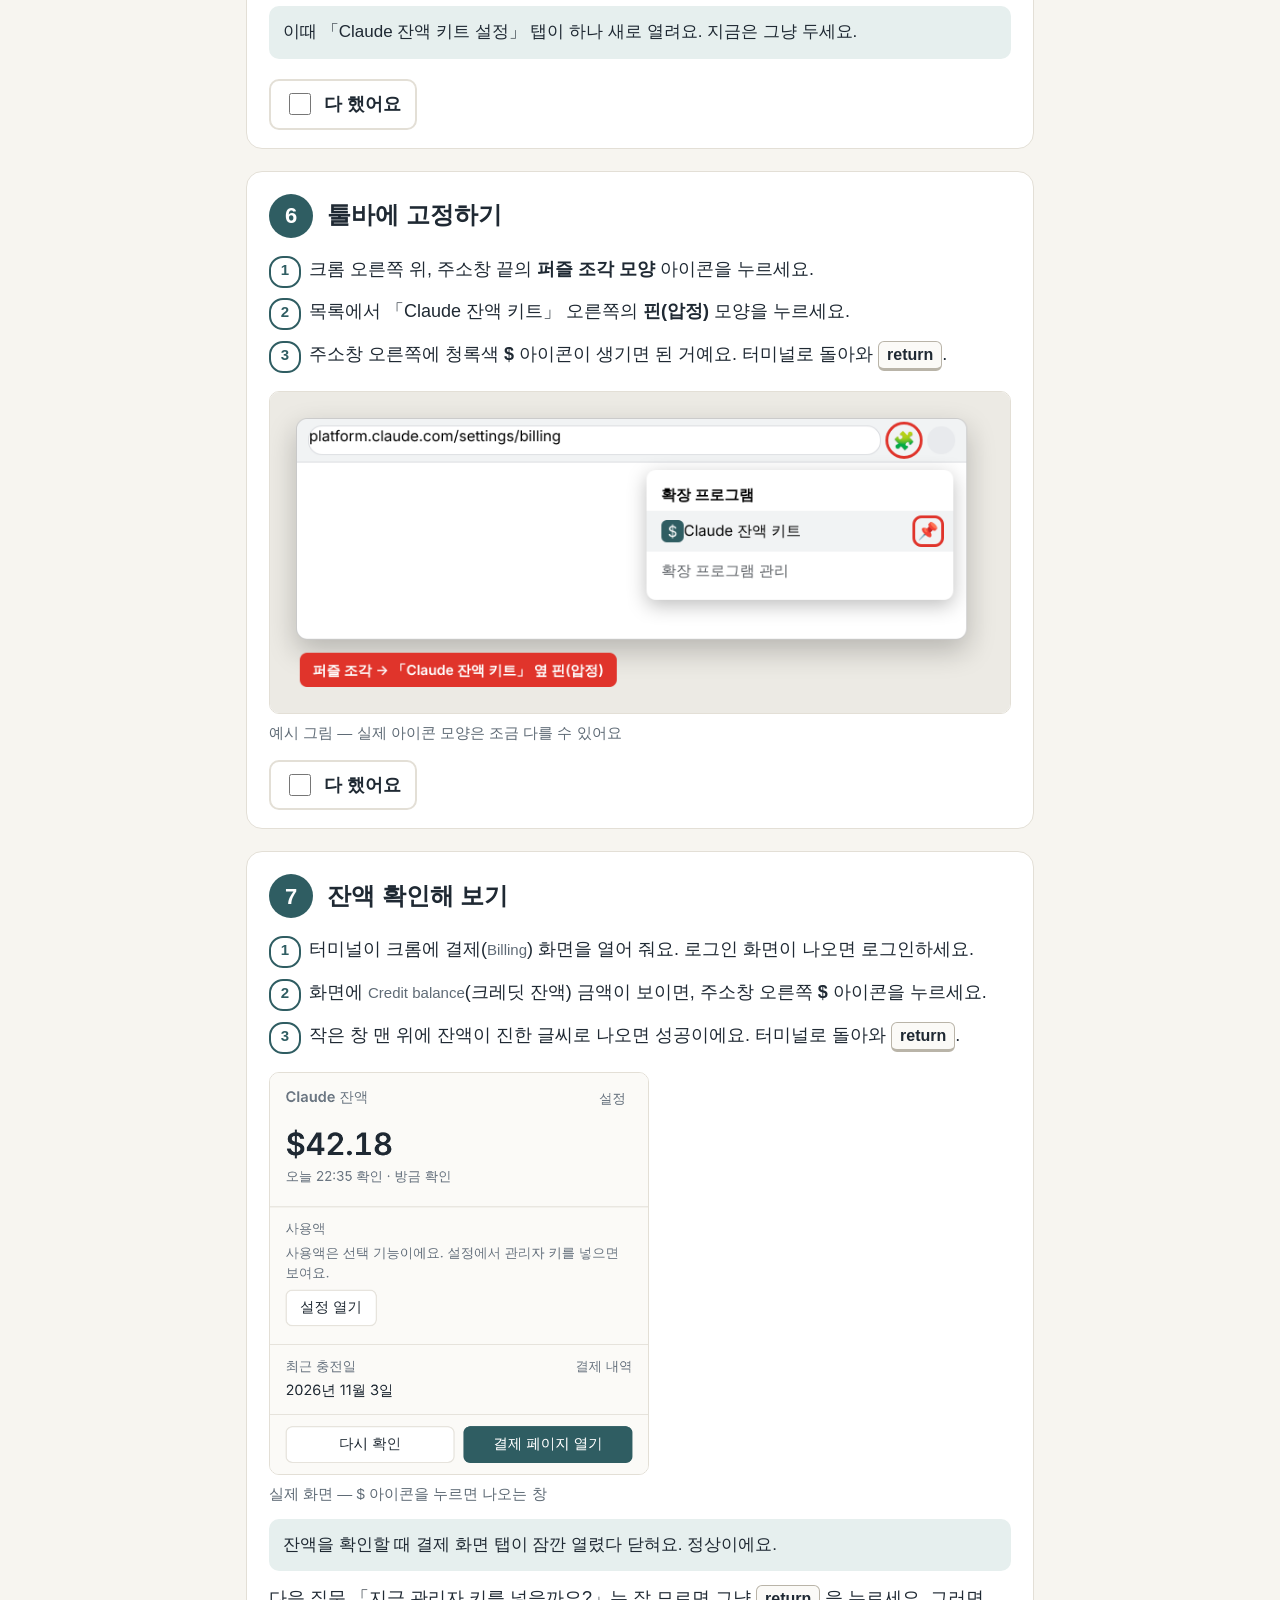
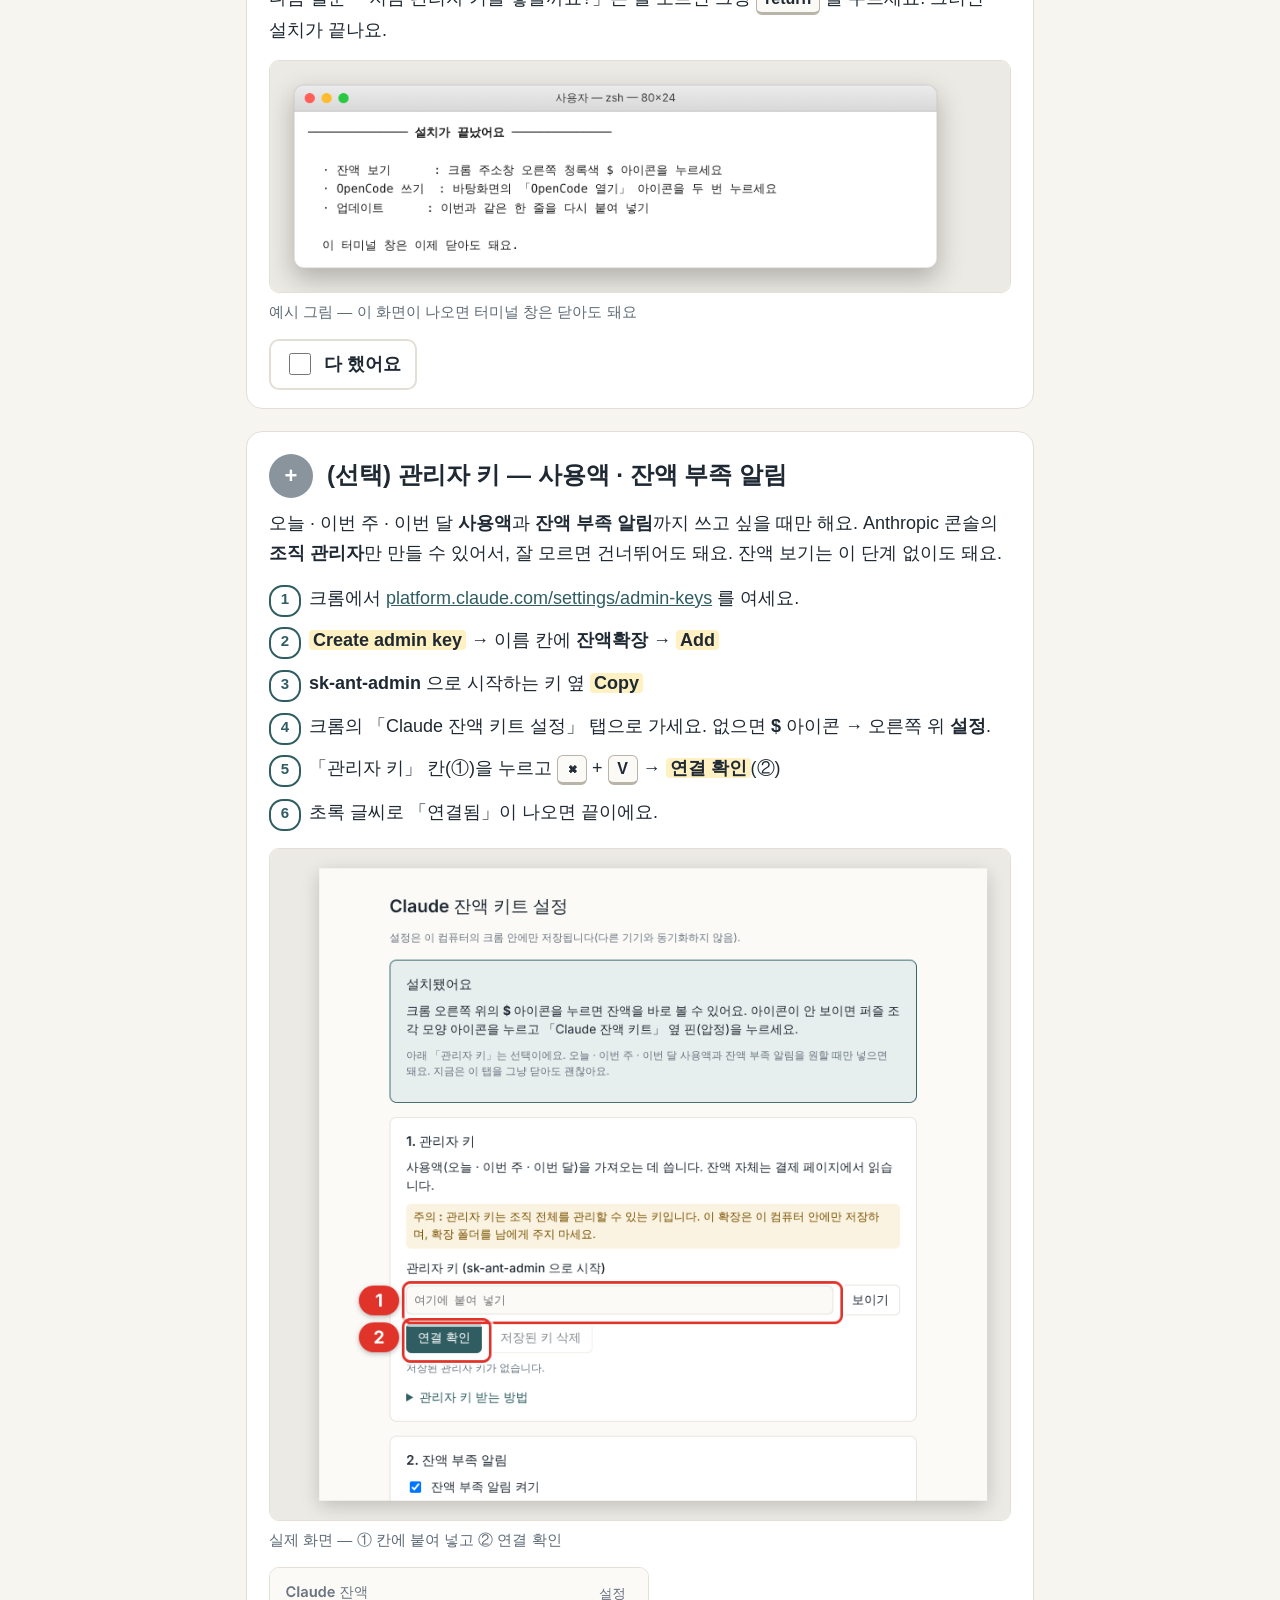
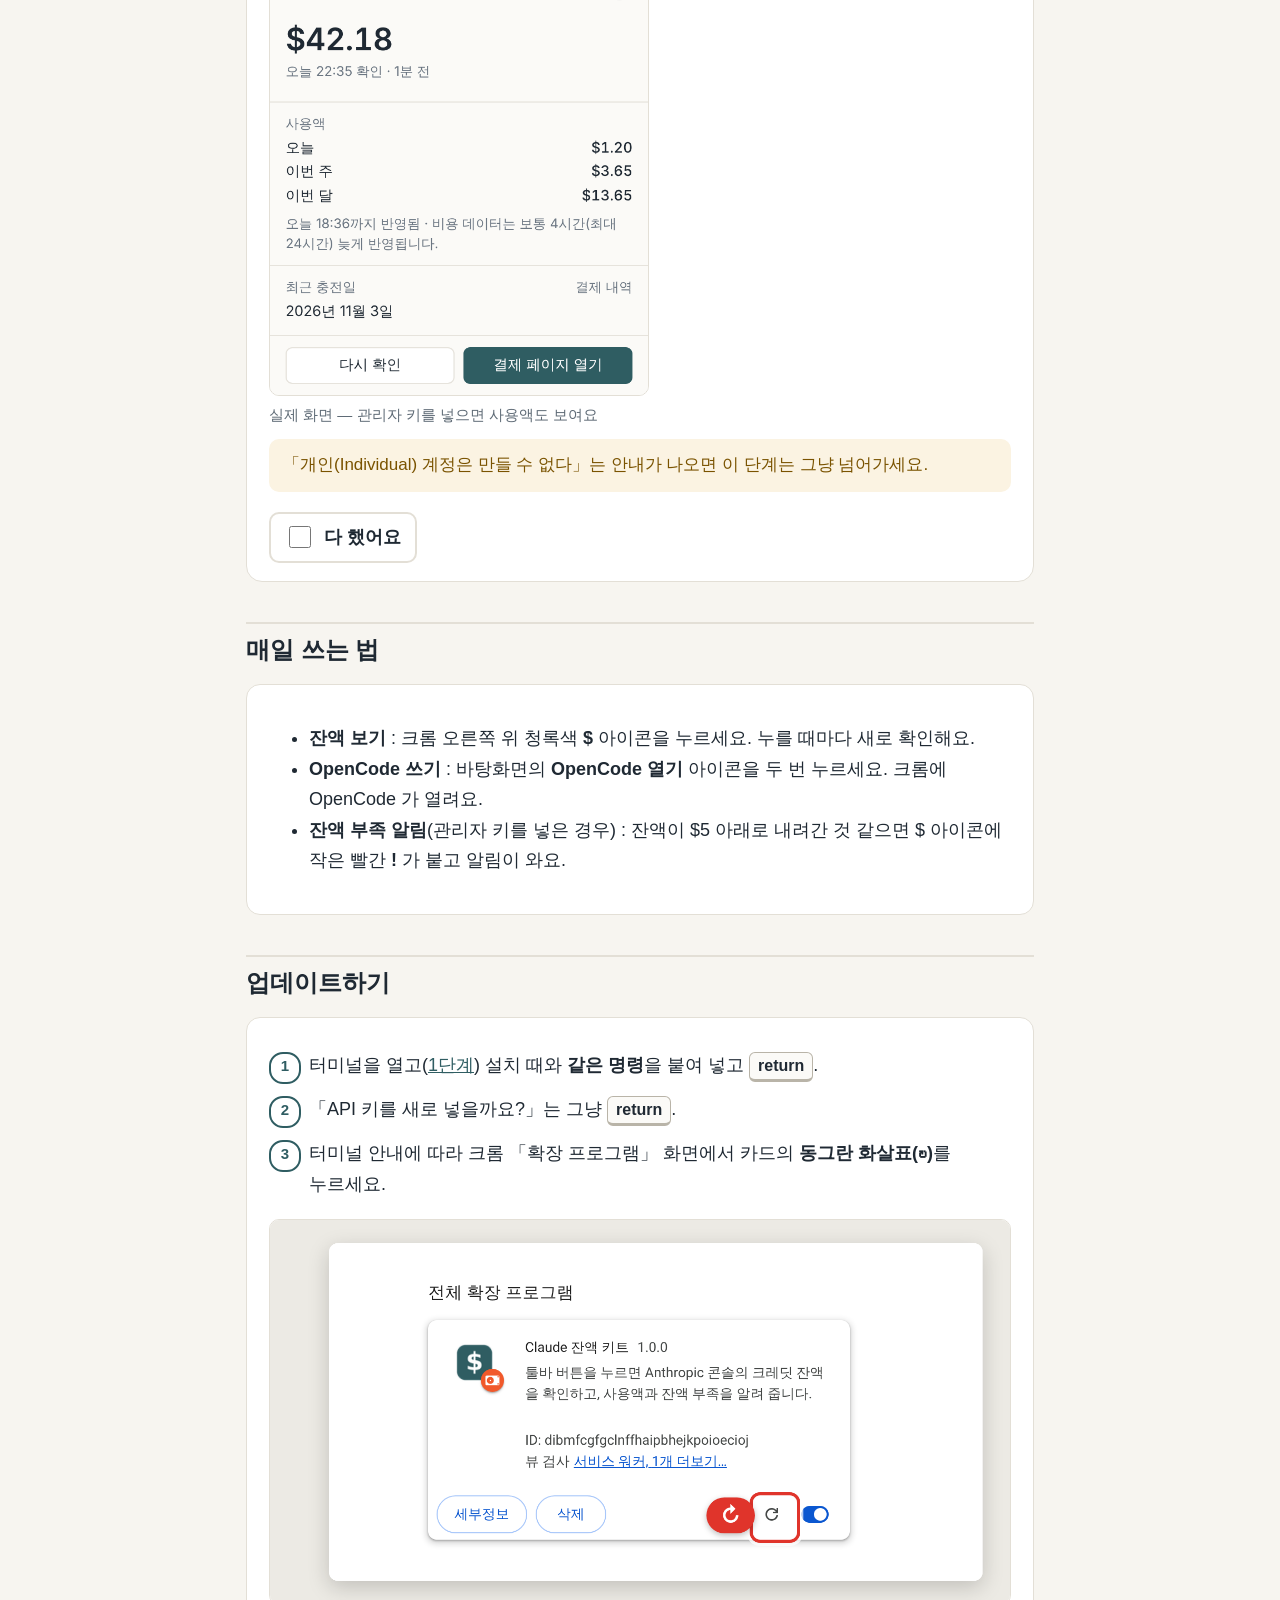
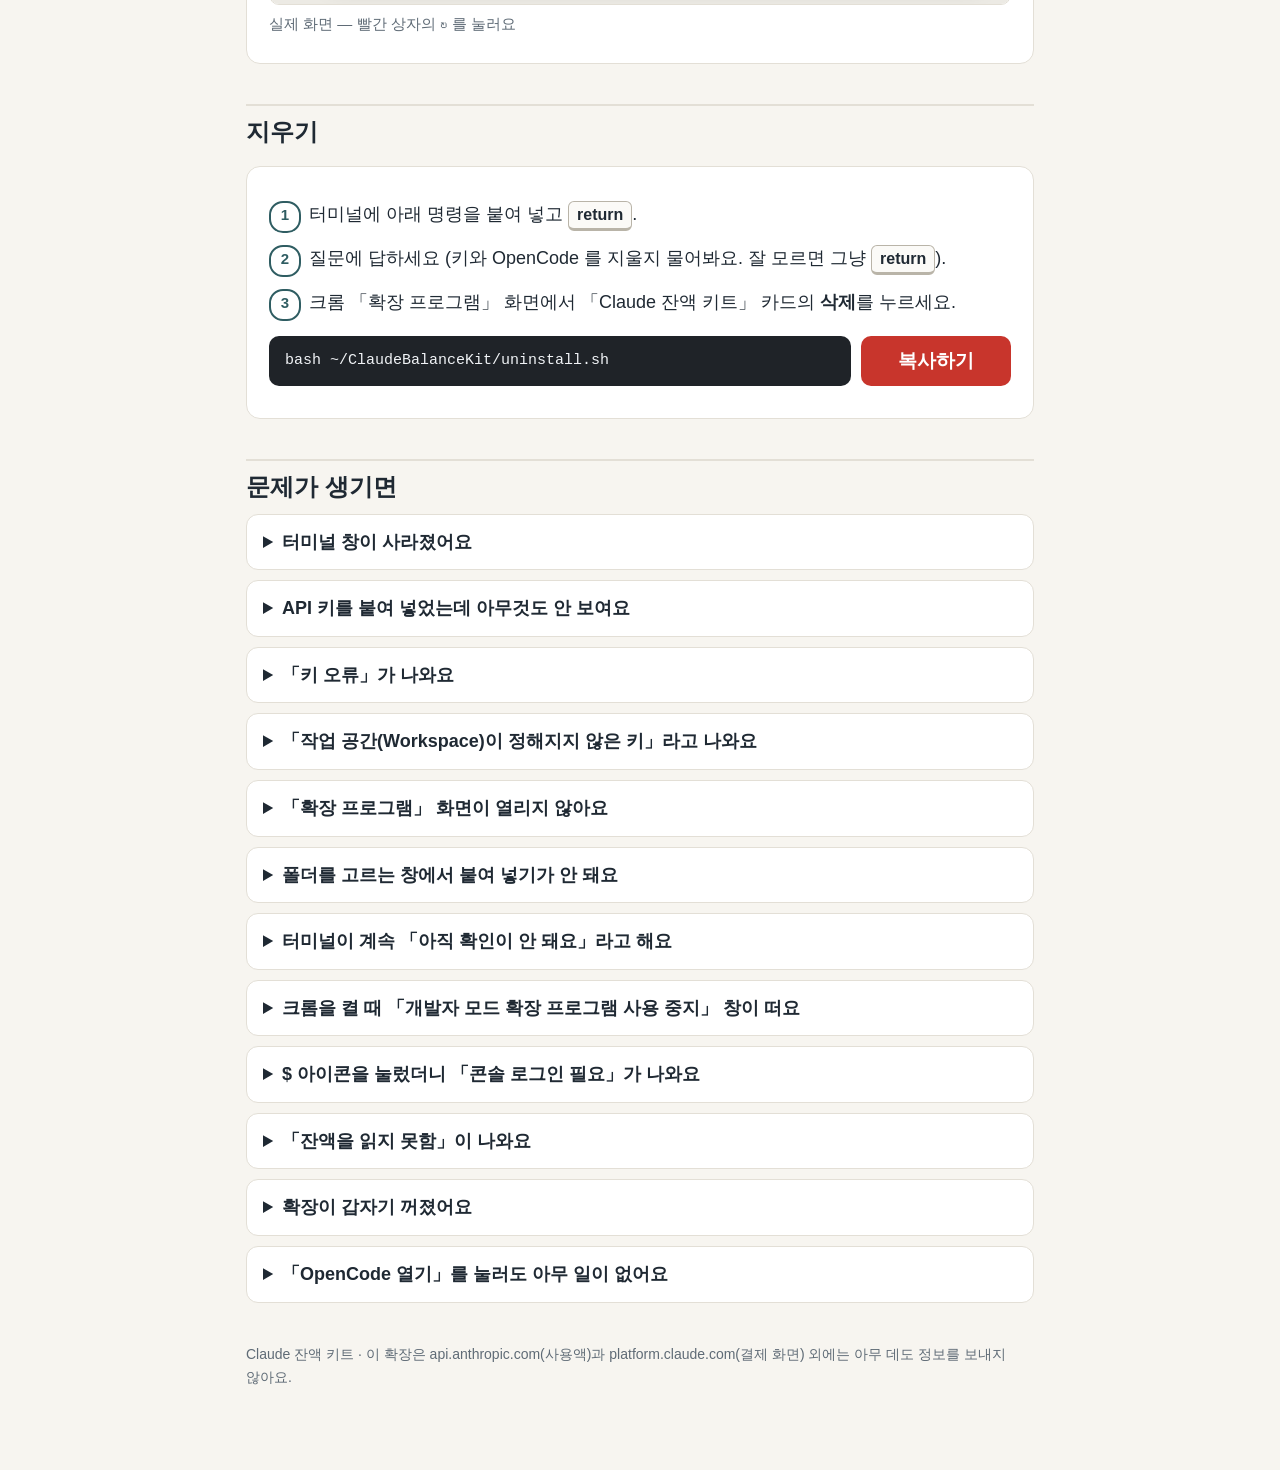
==== commit e66dac38: "설치 : sk-ant-usr… 개인 API 키도 받기 새로 만드는 개인 키(사람에게 연결된 키)는 sk-ant-usr… 로 시작하는데, 설치 프로그램이 sk-ant-api… 만 받" ====
--- a/manual/index.html
+++ b/manual/index.html
@@ -434,7 +434,7 @@
           <li><span class="en">Name</span>(이름) 칸에 <strong>OpenCode</strong> 라고 쓰세요.</li>
           <li><span class="en">Workspace</span> 를 고르는 칸이 있으면 <span class="btn-name">Default</span> 를 고르세요.</li>
           <li><span class="btn-name">Add</span> 버튼을 누르세요.</li>
-          <li><strong>sk-ant-api</strong> 로 시작하는 긴 키가 나오면 옆의 <span class="btn-name">Copy</span> 를 누르세요.</li>
+          <li><strong>sk-ant-</strong> 로 시작하는 긴 키(예 : sk-ant-usr…)가 나오면 옆의 <span class="btn-name">Copy</span> 를 누르세요.</li>
           <li>터미널 창을 한 번 누르고 <span class="key">⌘</span> + <span class="key">V</span> → <span class="key">return</span></li>
         </ol>
         <div class="warn">
@@ -617,7 +617,7 @@
       <details>
         <summary>「키 오류」가 나와요</summary>
         <p>키를 끝까지 복사하지 않았거나 지워진 키예요. 콘솔에서 <span class="btn-name">Create key</span> 로 새 키를 만들어 다시 붙여 넣으세요.</p>
-        <p>「관리자 키는 크롬 확장 설정에 넣는 키」라고 나오면 <strong>sk-ant-admin</strong> 키를 넣은 거예요. 설치에는 <strong>sk-ant-api</strong> 키를 넣으세요.</p>
+        <p>「관리자 키는 크롬 확장 설정에 넣는 키」라고 나오면 <strong>sk-ant-admin</strong> 키를 넣은 거예요. 설치에는 「API keys」 화면에서 만든 키(<strong>sk-ant-usr…</strong> 또는 <strong>sk-ant-api…</strong>)를 넣으세요.</p>
       </details>
       <details>
         <summary>「작업 공간(Workspace)이 정해지지 않은 키」라고 나와요</summary>
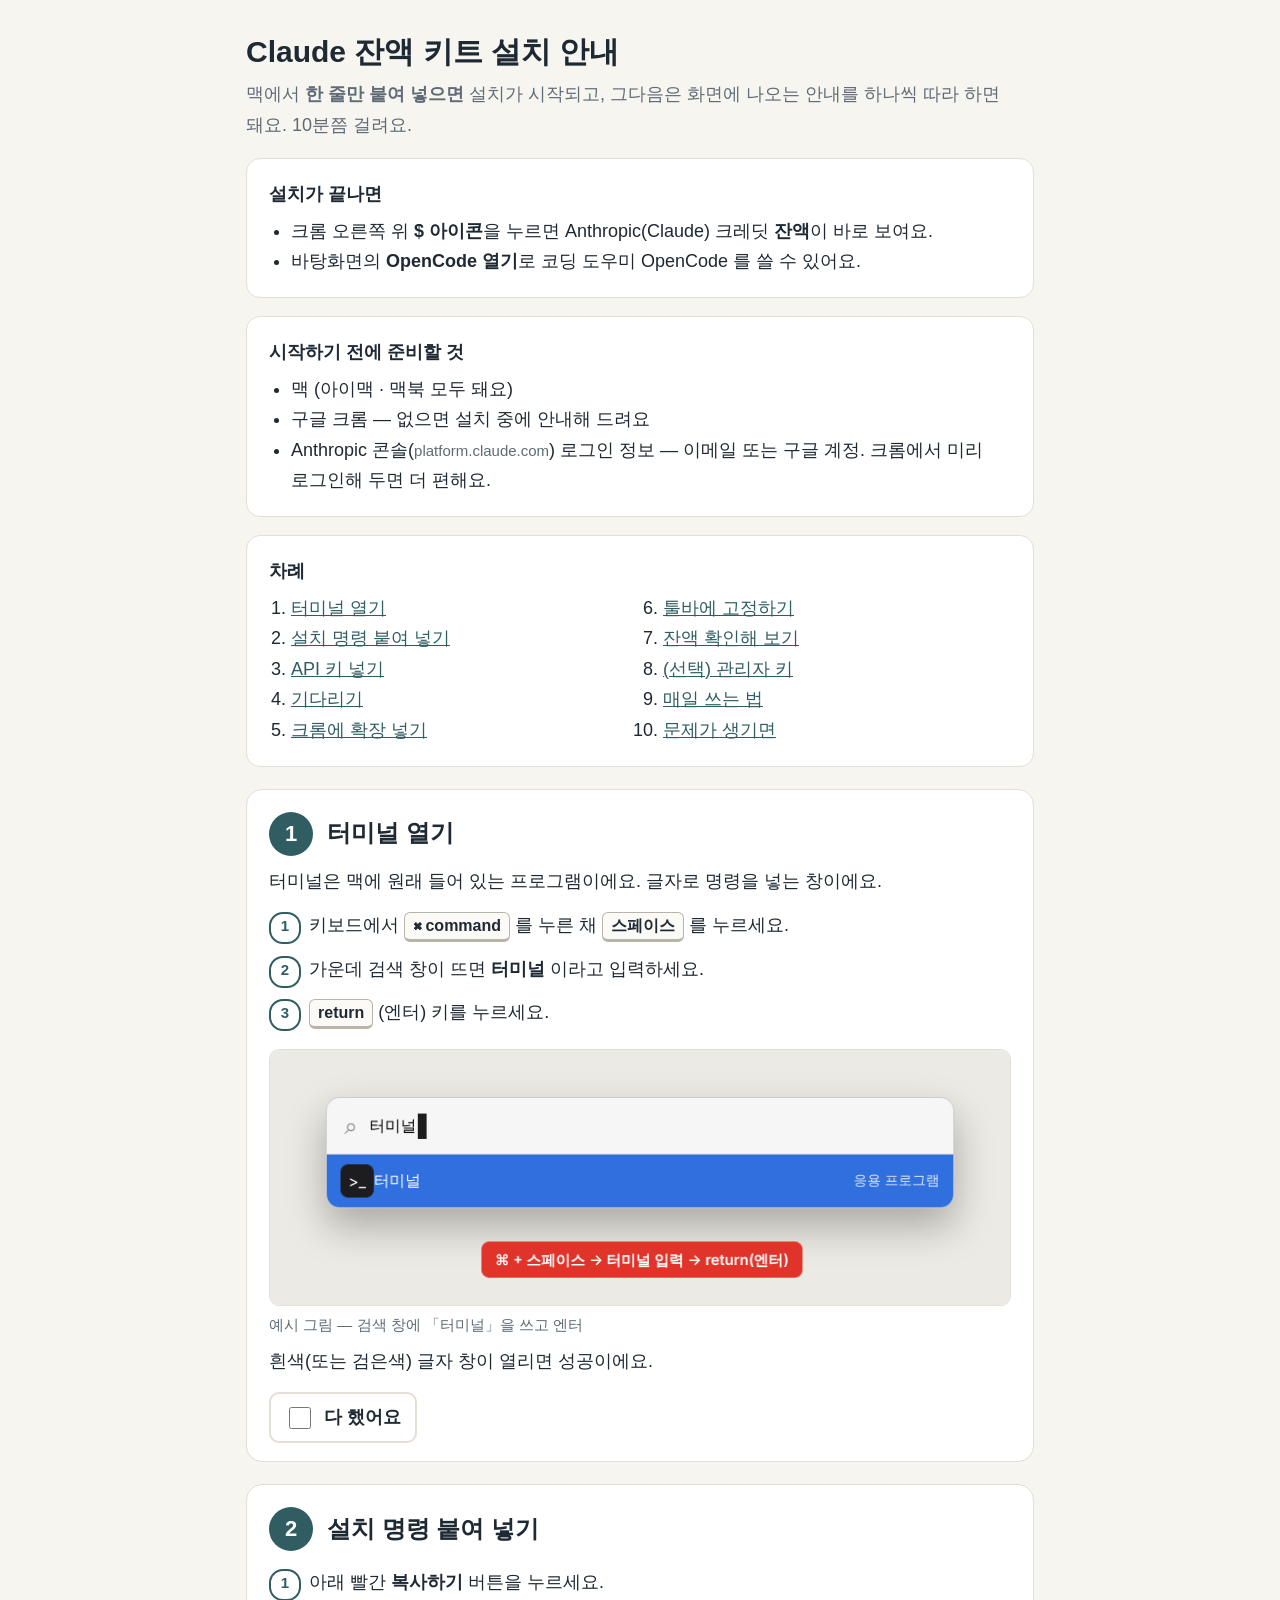
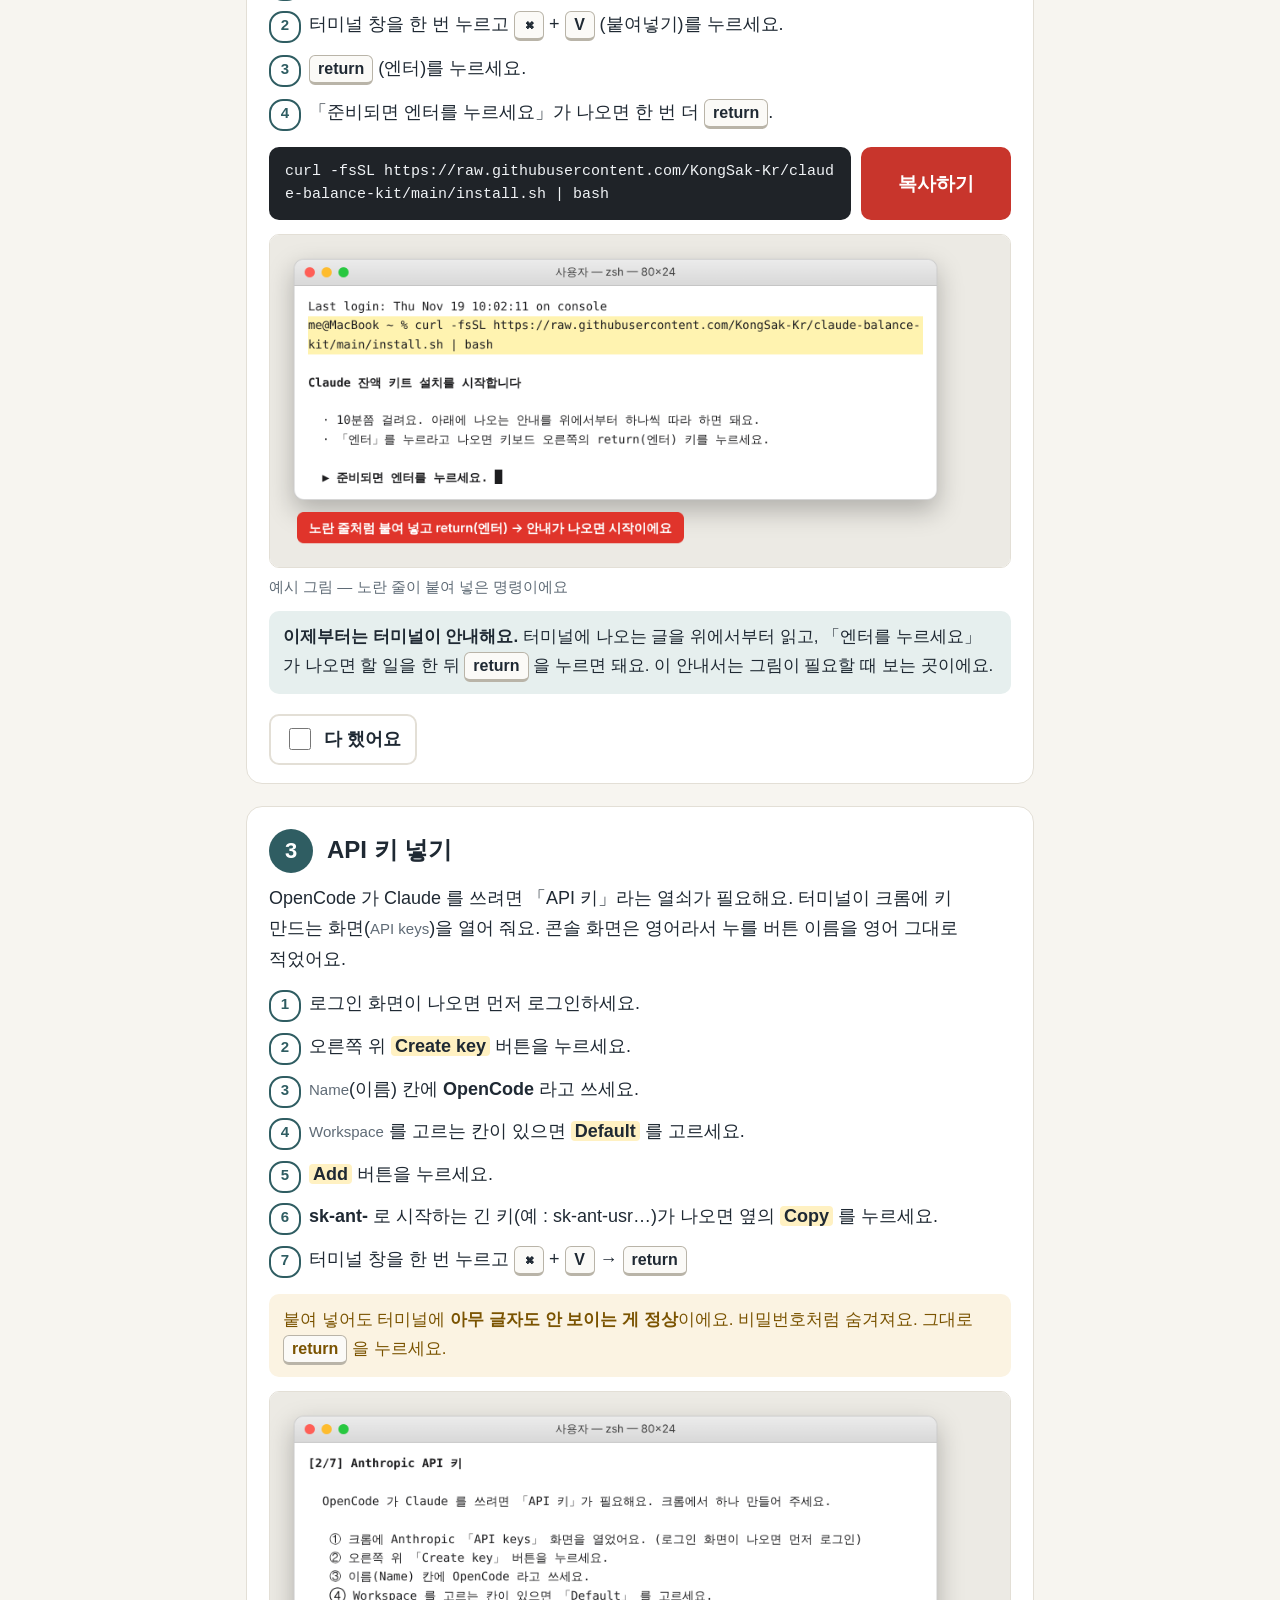
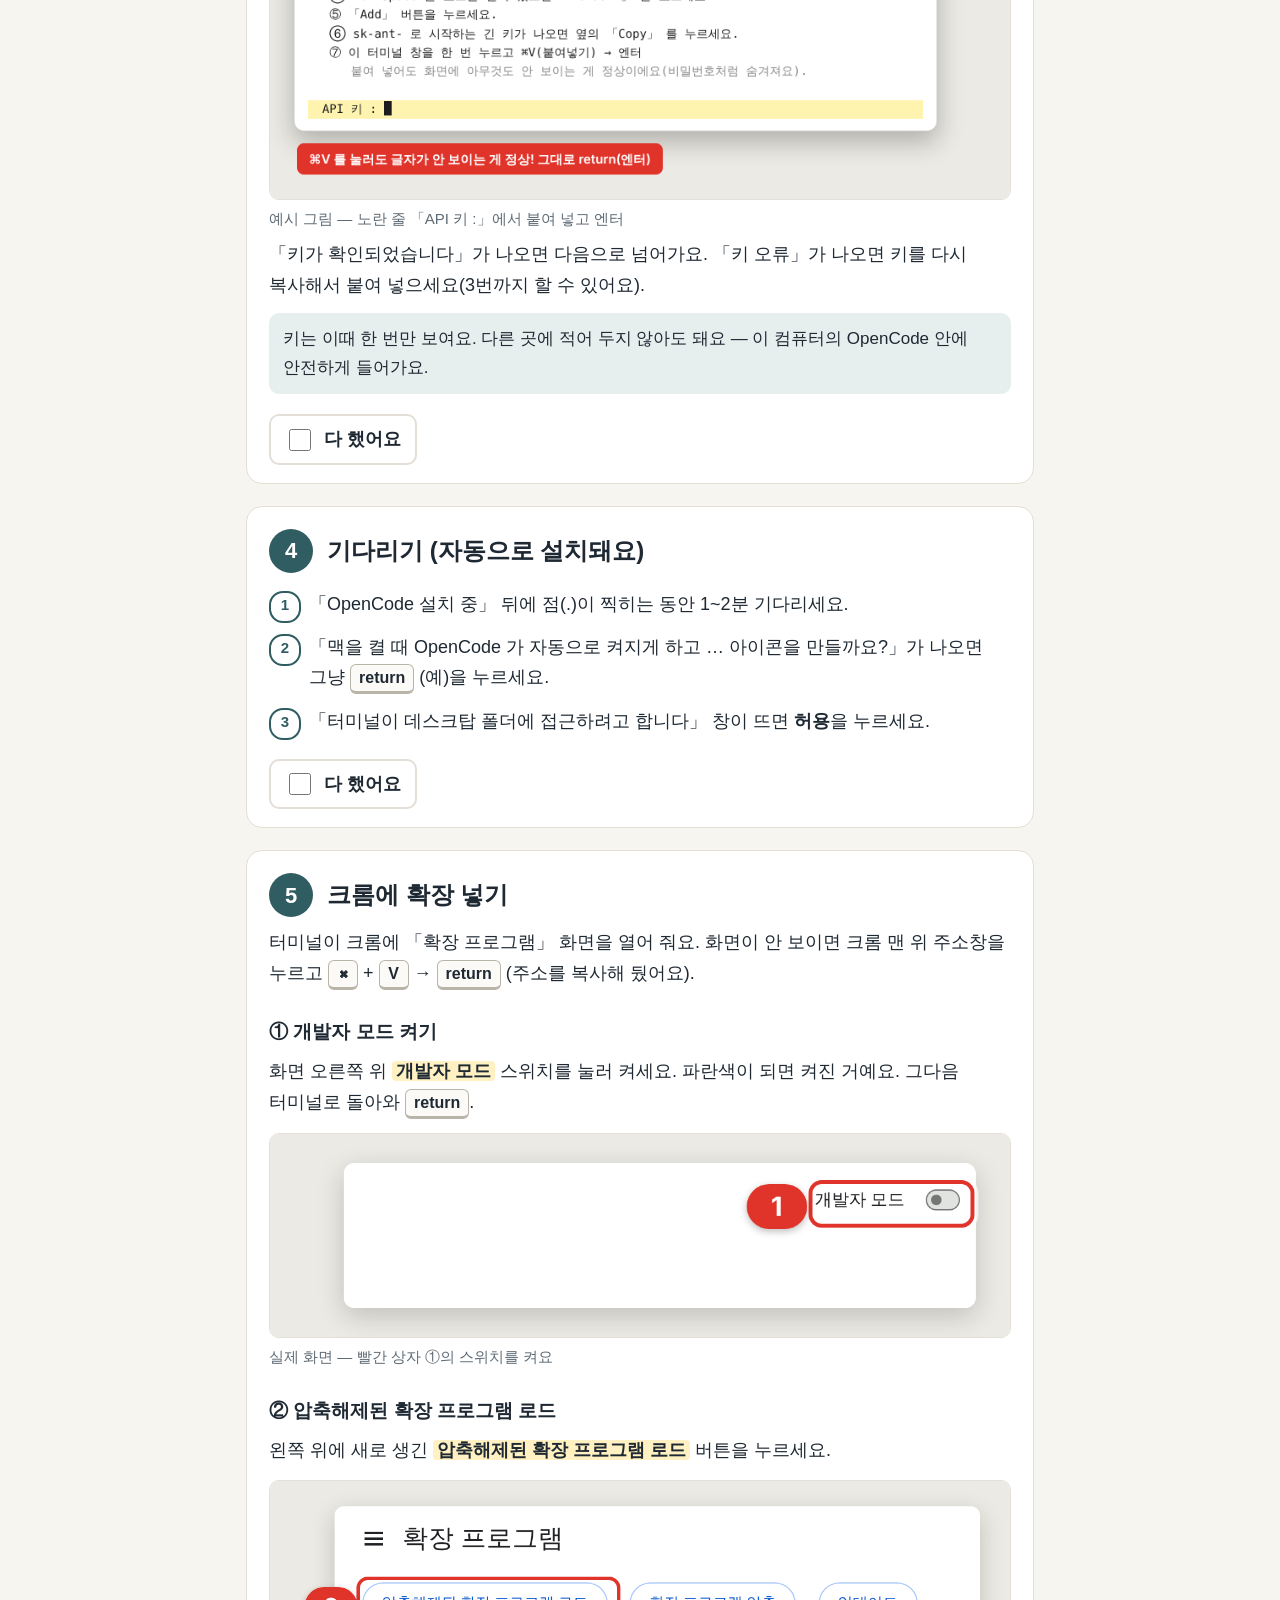
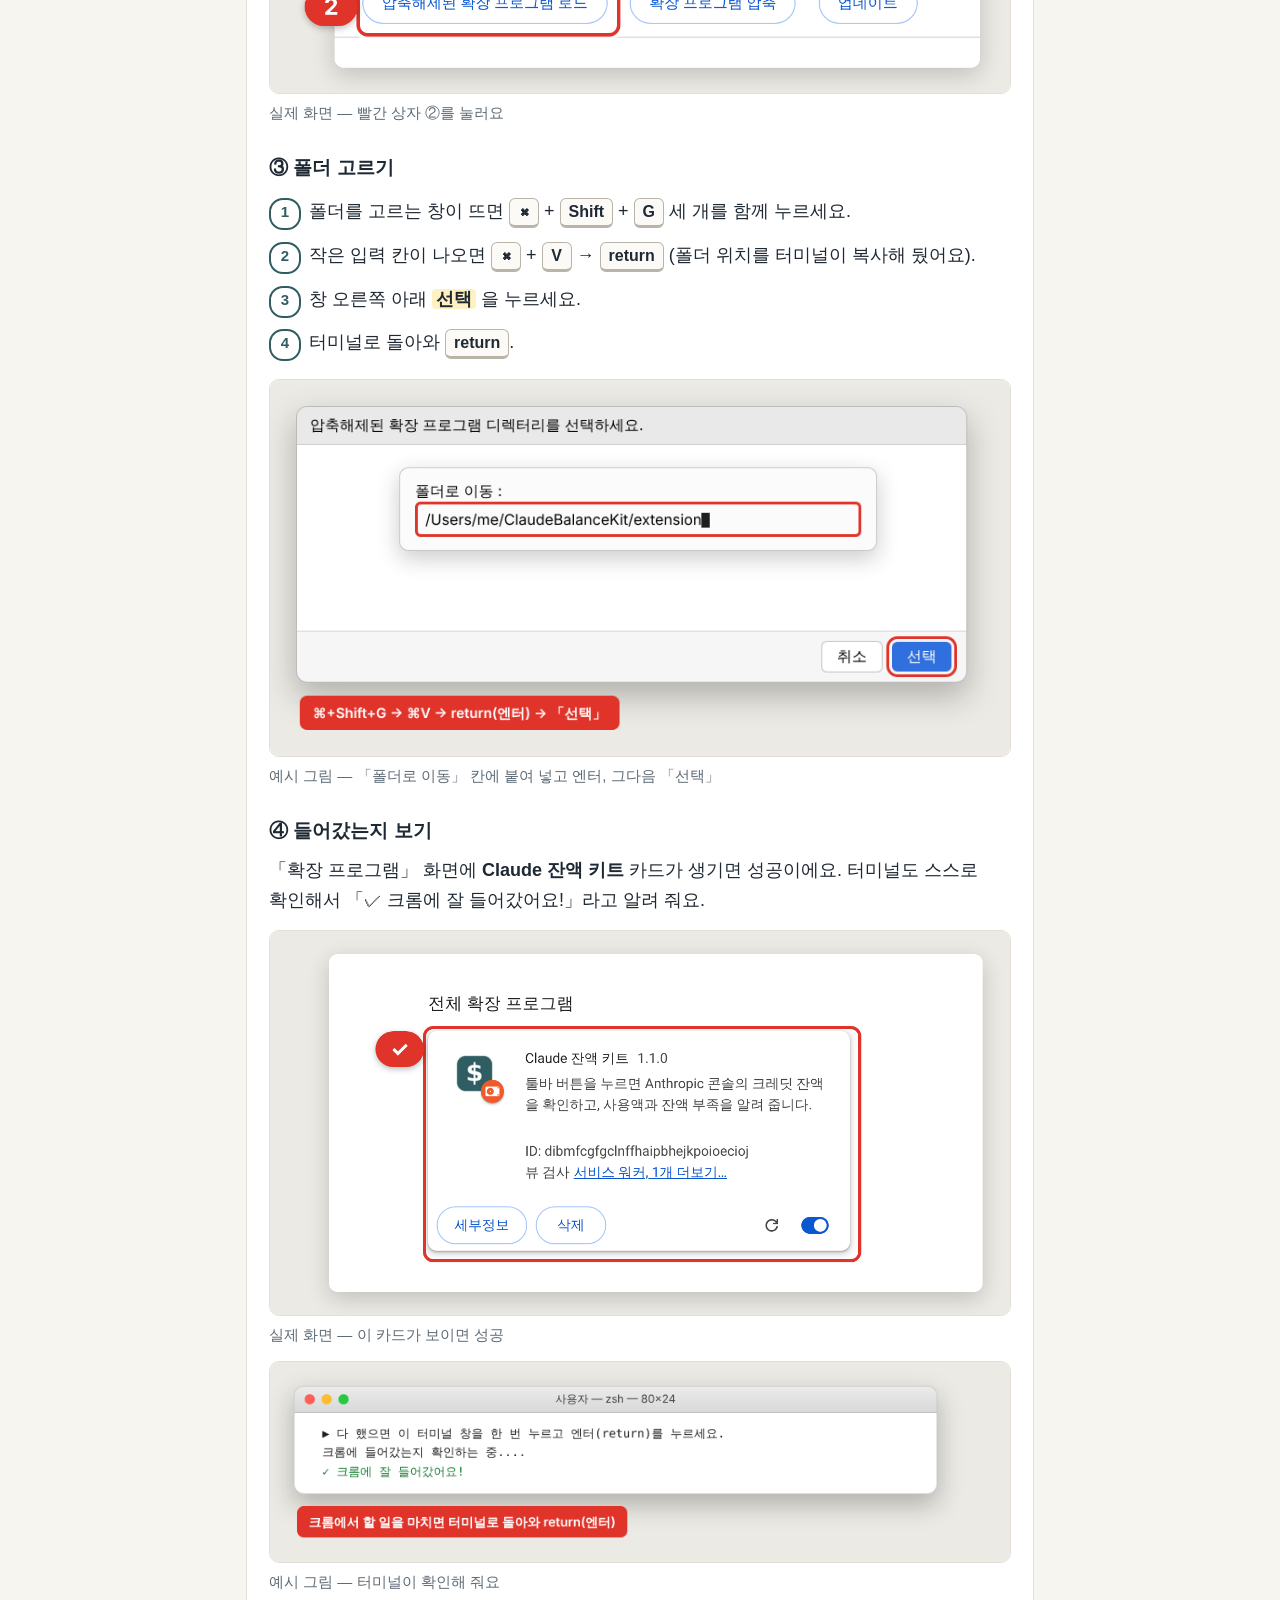
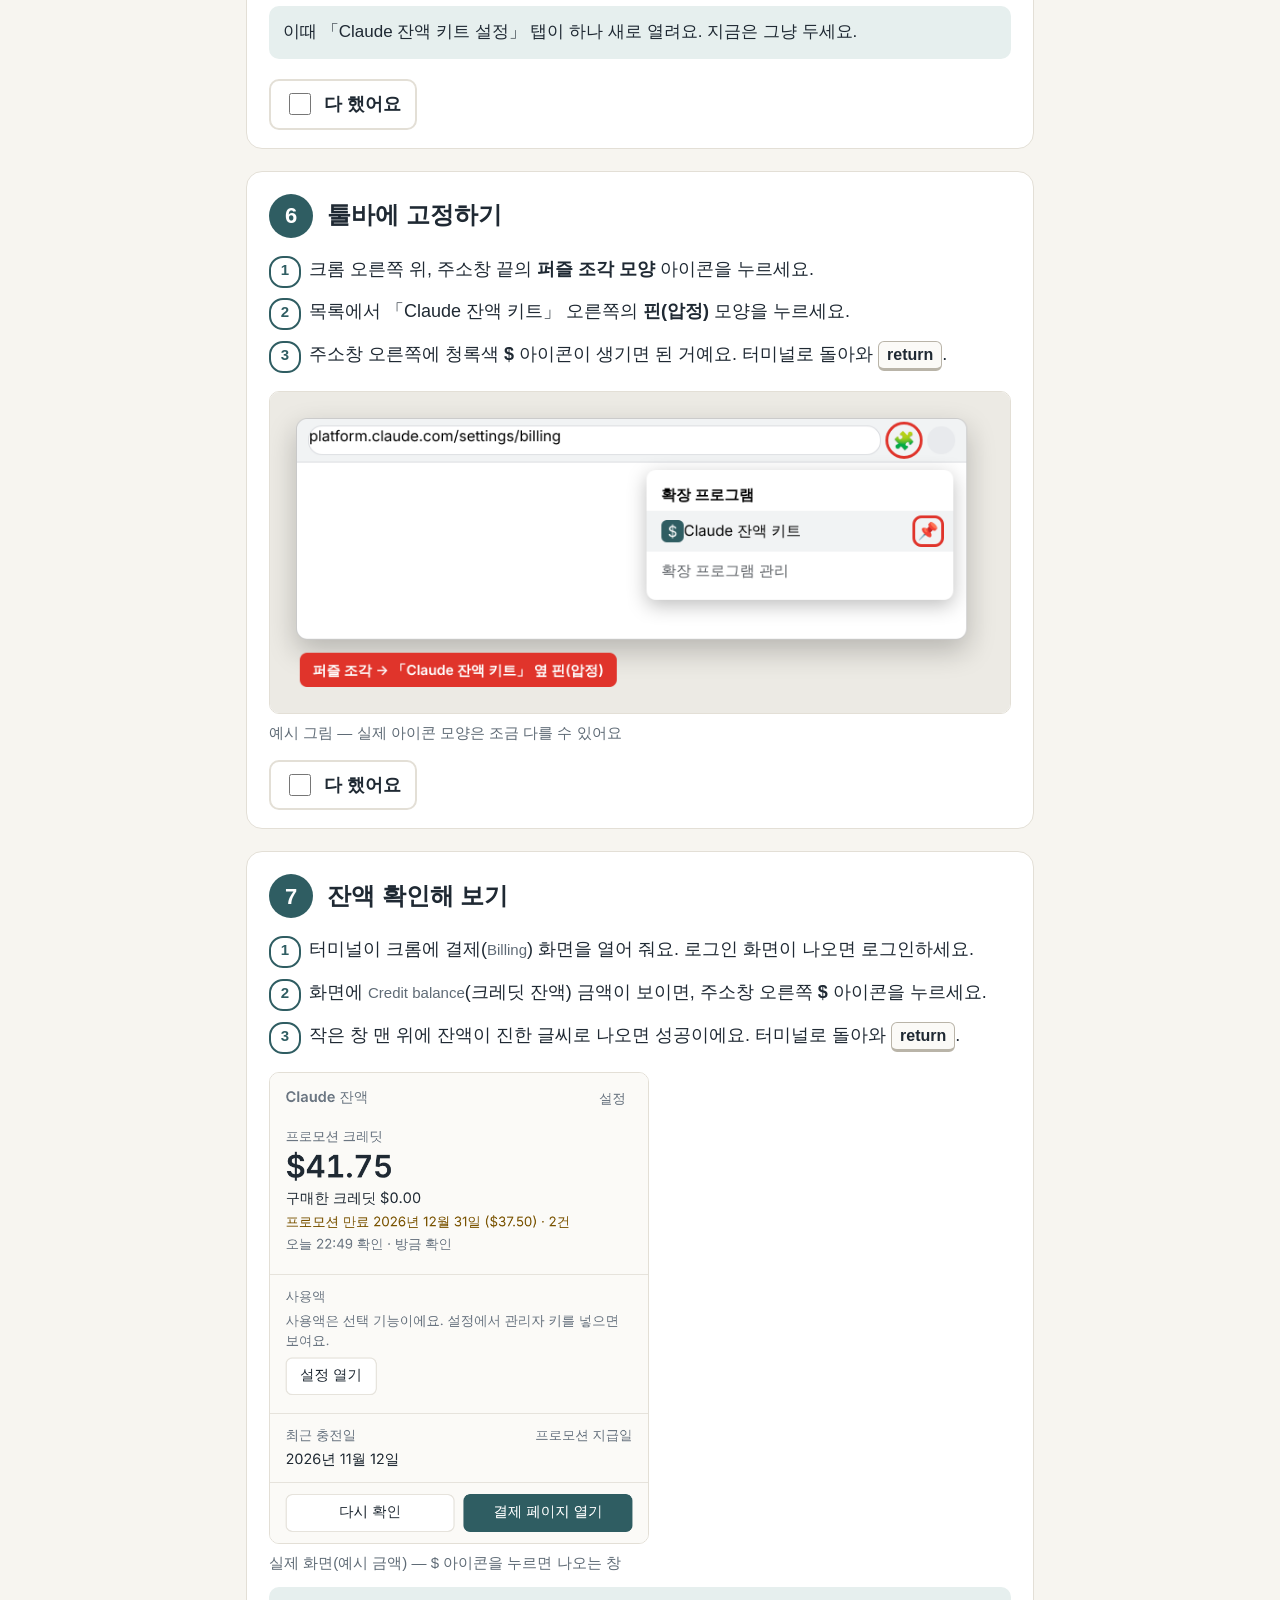
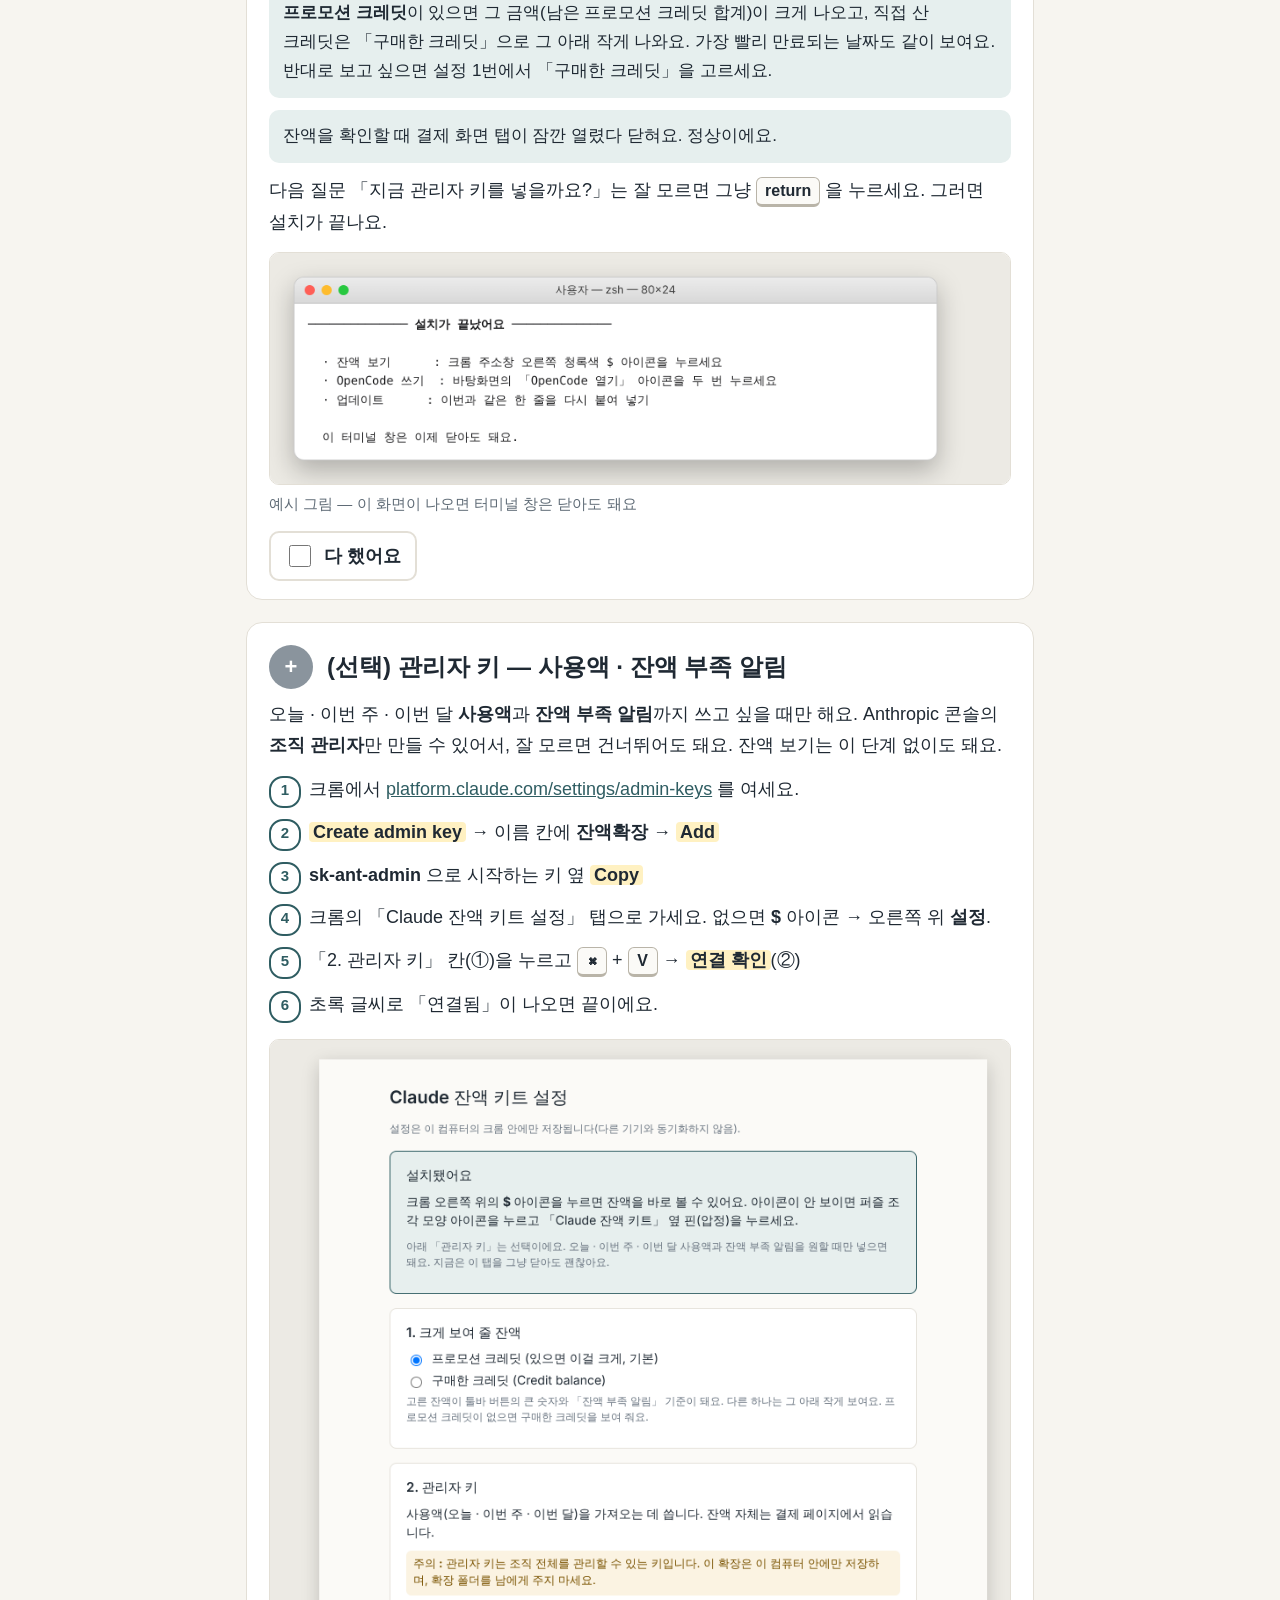
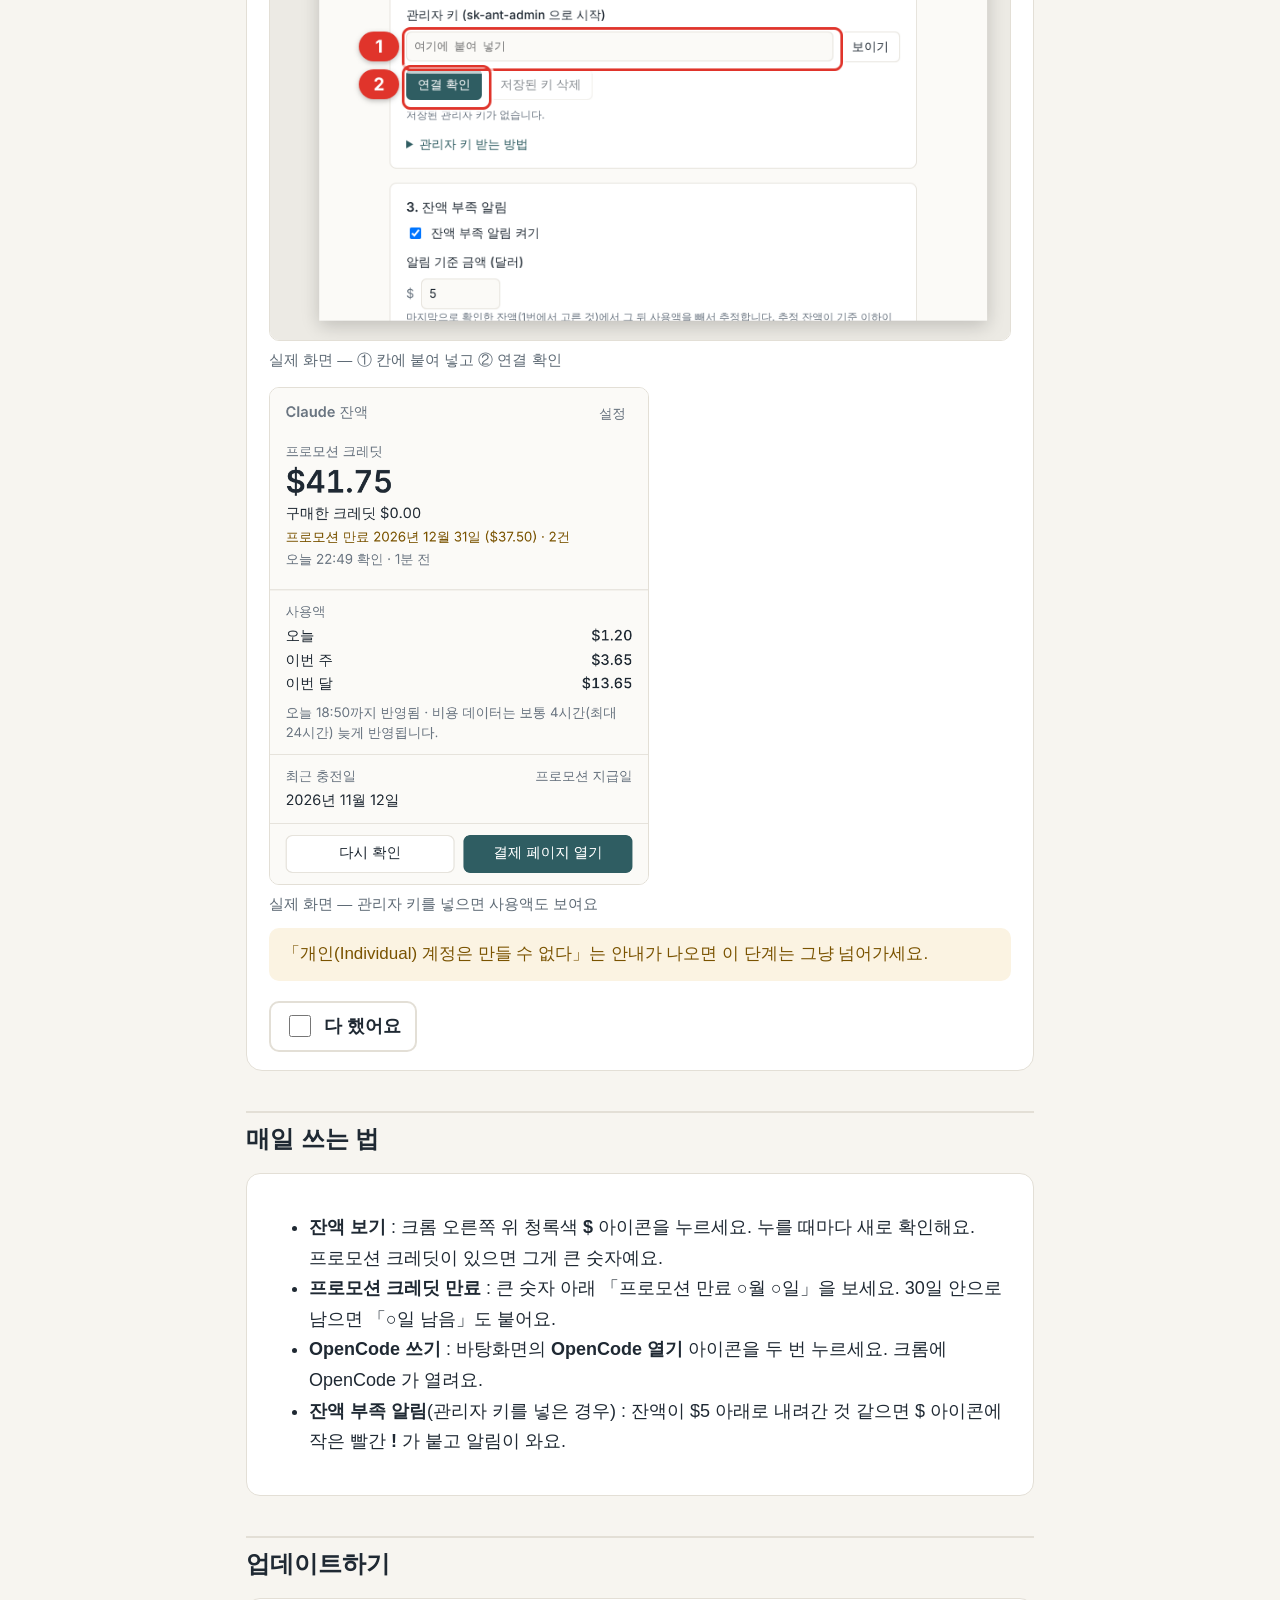
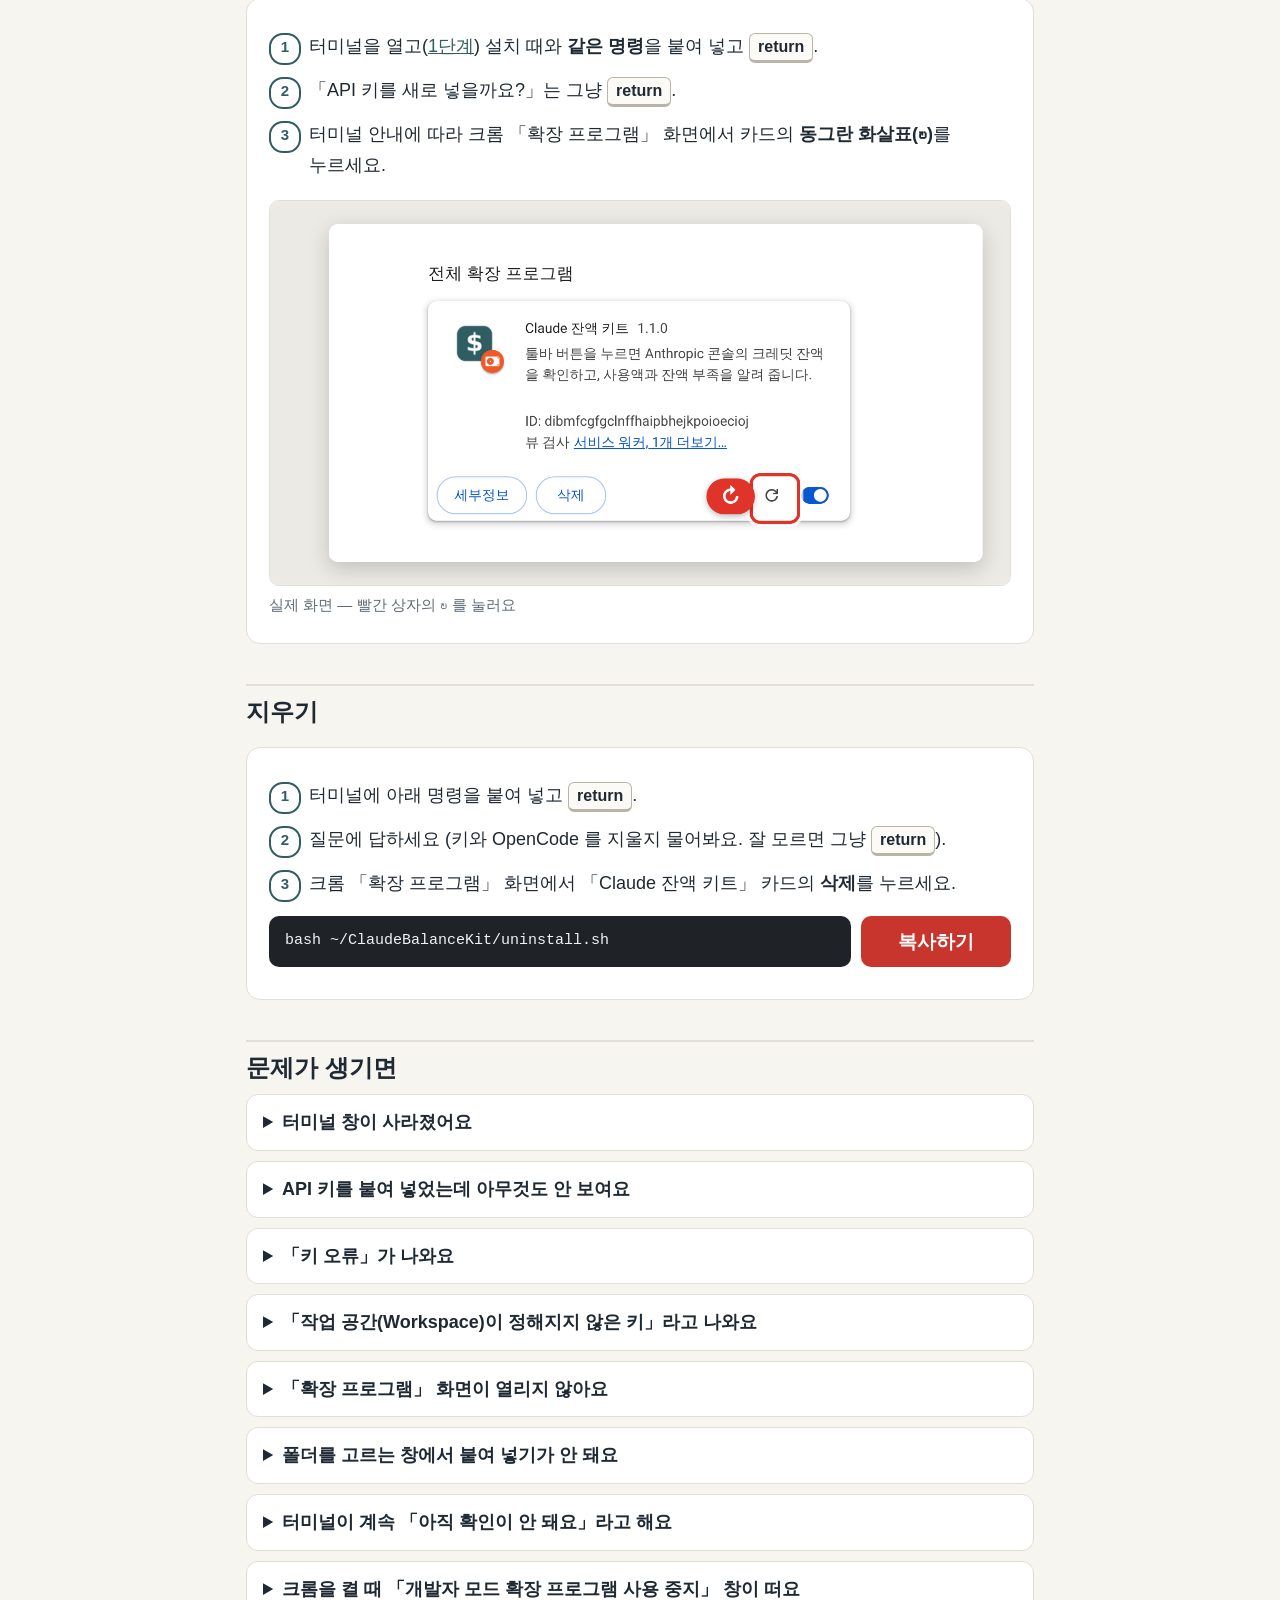
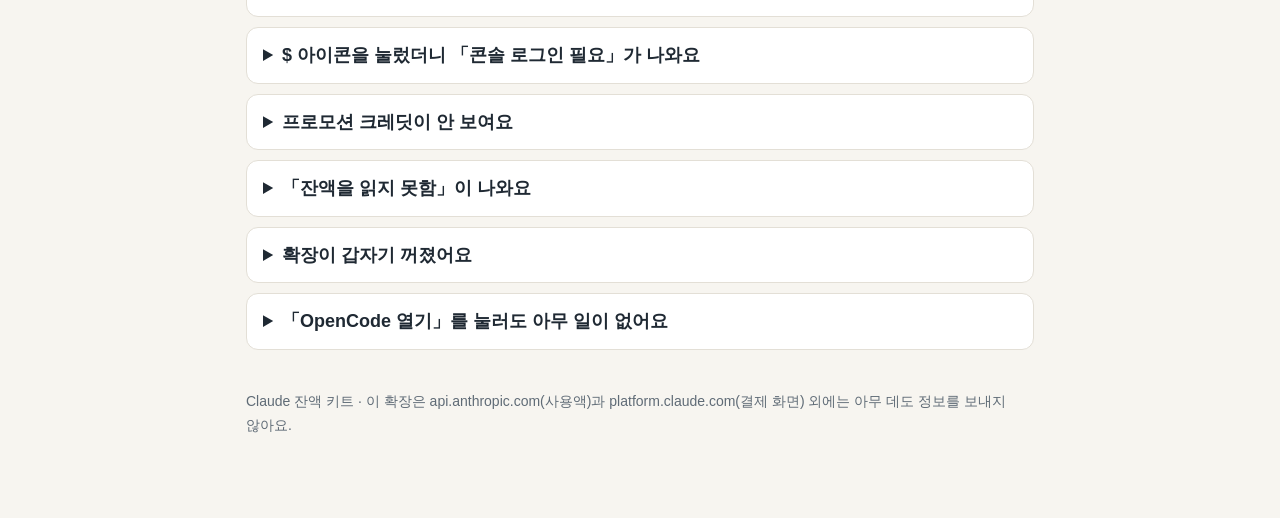
==== commit 2b9895f6: "확장 1.1.0 : 프로모션 크레딧 잔액 읽기 결제 화면의 "Promotional credits" 표(Remaining balance · Applies to · Expires on" ====
--- a/manual/index.html
+++ b/manual/index.html
@@ -530,8 +530,12 @@
         </ol>
         <figure class="small">
           <img src="img/popup-basic.png" alt="잔액이 보이는 작은 창" />
-          <figcaption>실제 화면 — $ 아이콘을 누르면 나오는 창</figcaption>
-        </figure>
+          <figcaption>실제 화면(예시 금액) — $ 아이콘을 누르면 나오는 창</figcaption>
+        </figure>
+        <div class="tip">
+          <strong>프로모션 크레딧</strong>이 있으면 그 금액(남은 프로모션 크레딧 합계)이 크게 나오고, 직접 산 크레딧은 「구매한 크레딧」으로 그
+          아래 작게 나와요. 가장 빨리 만료되는 날짜도 같이 보여요. 반대로 보고 싶으면 설정 1번에서 「구매한 크레딧」을 고르세요.
+        </div>
         <div class="tip">잔액을 확인할 때 결제 화면 탭이 잠깐 열렸다 닫혀요. 정상이에요.</div>
         <p>다음 질문 「지금 관리자 키를 넣을까요?」는 잘 모르면 그냥 <span class="key">return</span> 을 누르세요. 그러면 설치가 끝나요.</p>
         <figure>
@@ -552,7 +556,7 @@
           <li><span class="btn-name">Create admin key</span> → 이름 칸에 <strong>잔액확장</strong> → <span class="btn-name">Add</span></li>
           <li><strong>sk-ant-admin</strong> 으로 시작하는 키 옆 <span class="btn-name">Copy</span></li>
           <li>크롬의 「Claude 잔액 키트 설정」 탭으로 가세요. 없으면 <strong>$</strong> 아이콘 → 오른쪽 위 <strong>설정</strong>.</li>
-          <li>「관리자 키」 칸(①)을 누르고 <span class="key">⌘</span> + <span class="key">V</span> → <span class="btn-name">연결 확인</span>(②)</li>
+          <li>「2. 관리자 키」 칸(①)을 누르고 <span class="key">⌘</span> + <span class="key">V</span> → <span class="btn-name">연결 확인</span>(②)</li>
           <li>초록 글씨로 「연결됨」이 나오면 끝이에요.</li>
         </ol>
         <figure>
@@ -570,7 +574,8 @@
       <h2 class="divider" id="daily">매일 쓰는 법</h2>
       <div class="box">
         <ul>
-          <li><strong>잔액 보기</strong> : 크롬 오른쪽 위 청록색 <strong>$</strong> 아이콘을 누르세요. 누를 때마다 새로 확인해요.</li>
+          <li><strong>잔액 보기</strong> : 크롬 오른쪽 위 청록색 <strong>$</strong> 아이콘을 누르세요. 누를 때마다 새로 확인해요. 프로모션 크레딧이 있으면 그게 큰 숫자예요.</li>
+          <li><strong>프로모션 크레딧 만료</strong> : 큰 숫자 아래 「프로모션 만료 ○월 ○일」을 보세요. 30일 안으로 남으면 「○일 남음」도 붙어요.</li>
           <li><strong>OpenCode 쓰기</strong> : 바탕화면의 <strong>OpenCode 열기</strong> 아이콘을 두 번 누르세요. 크롬에 OpenCode 가 열려요.</li>
           <li>
             <strong>잔액 부족 알림</strong>(관리자 키를 넣은 경우) : 잔액이 $5 아래로 내려간 것 같으면 $ 아이콘에 작은 빨간
@@ -643,6 +648,10 @@
       <details>
         <summary>$ 아이콘을 눌렀더니 「콘솔 로그인 필요」가 나와요</summary>
         <p>크롬에서 platform.claude.com 에 로그인되어 있지 않아요. 결제 화면(「결제 페이지 열기」 버튼)에서 로그인한 뒤 다시 $ 아이콘을 누르세요.</p>
+      </details>
+      <details>
+        <summary>프로모션 크레딧이 안 보여요</summary>
+        <p>결제 화면(「결제 페이지 열기」)에 「Promotional credits」 표가 있는지 보세요. 표가 있는데도 큰 숫자가 「구매한 크레딧」이면 설정 1번이 「프로모션 크레딧」으로 되어 있는지 확인하고, $ 아이콘 → 「다시 확인」을 누르세요. 만료된 프로모션은 합계에서 빠져요.</p>
       </details>
       <details>
         <summary>「잔액을 읽지 못함」이 나와요</summary>
